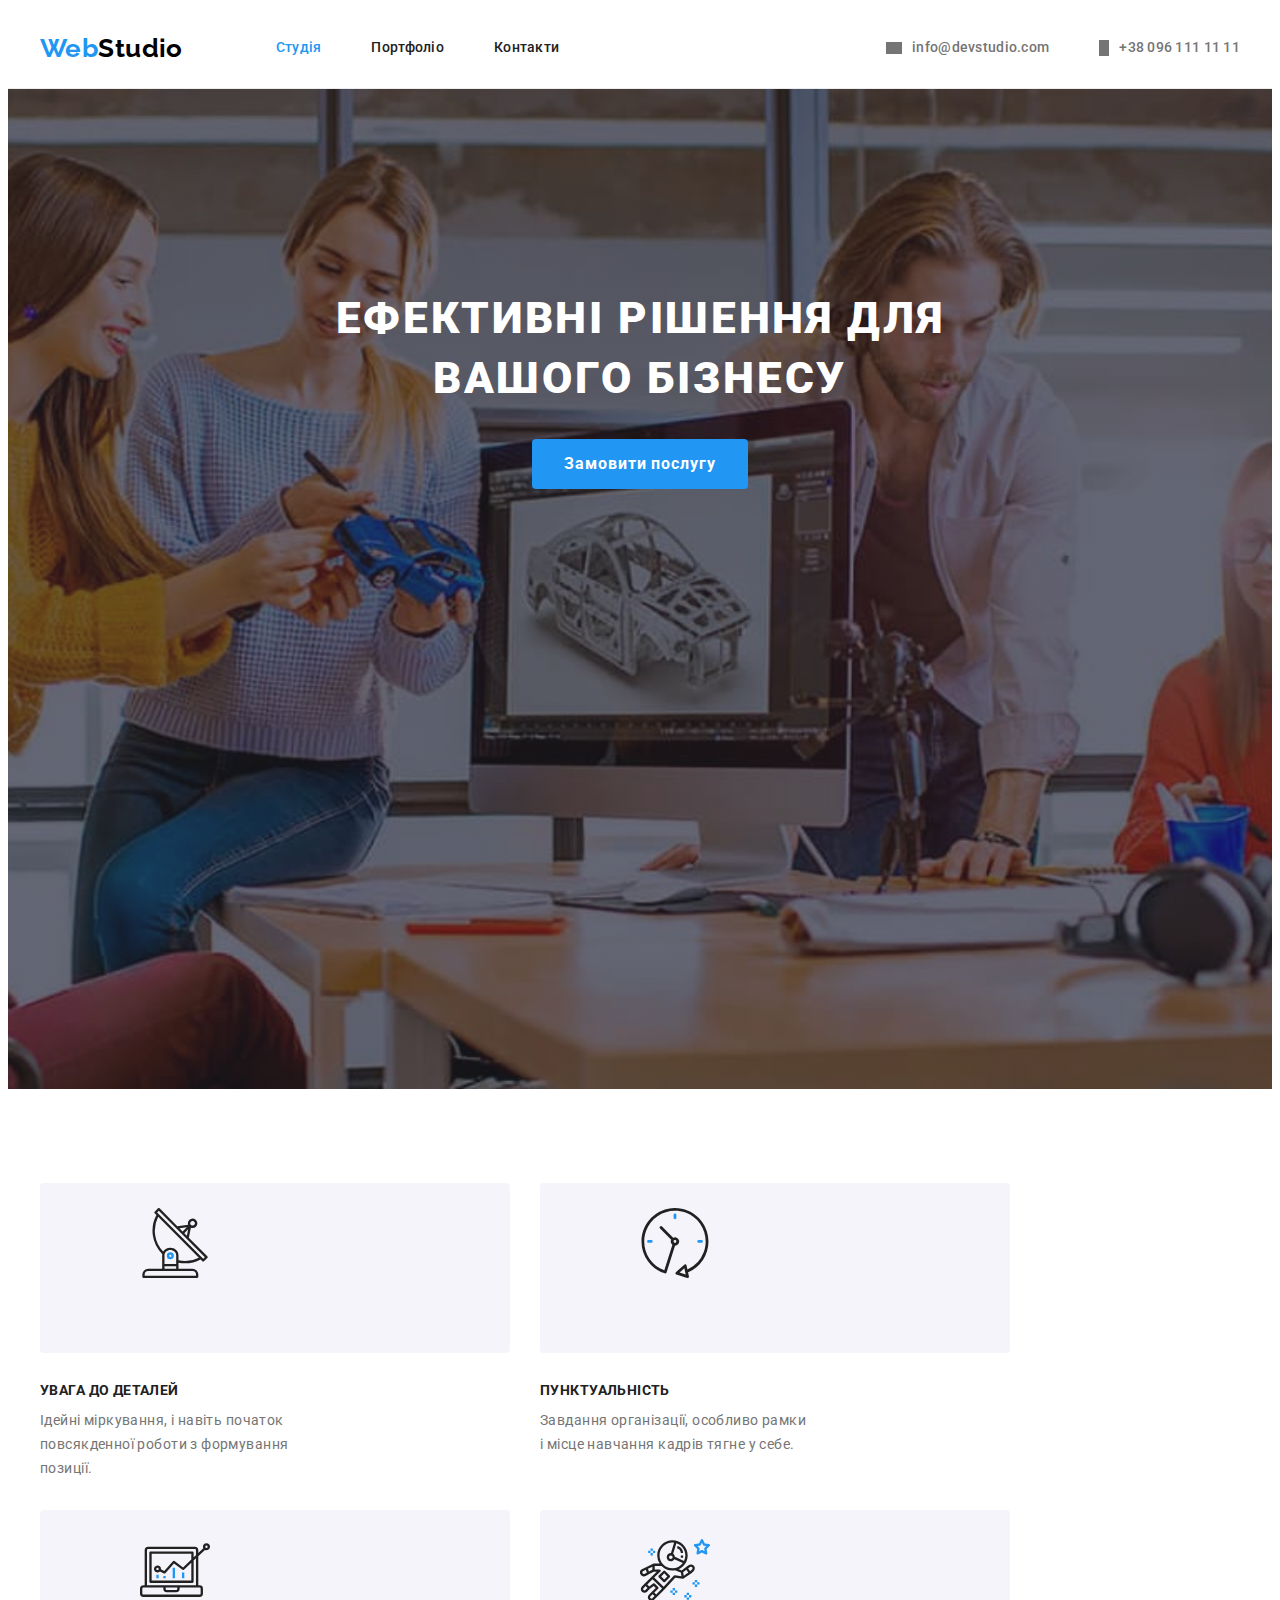
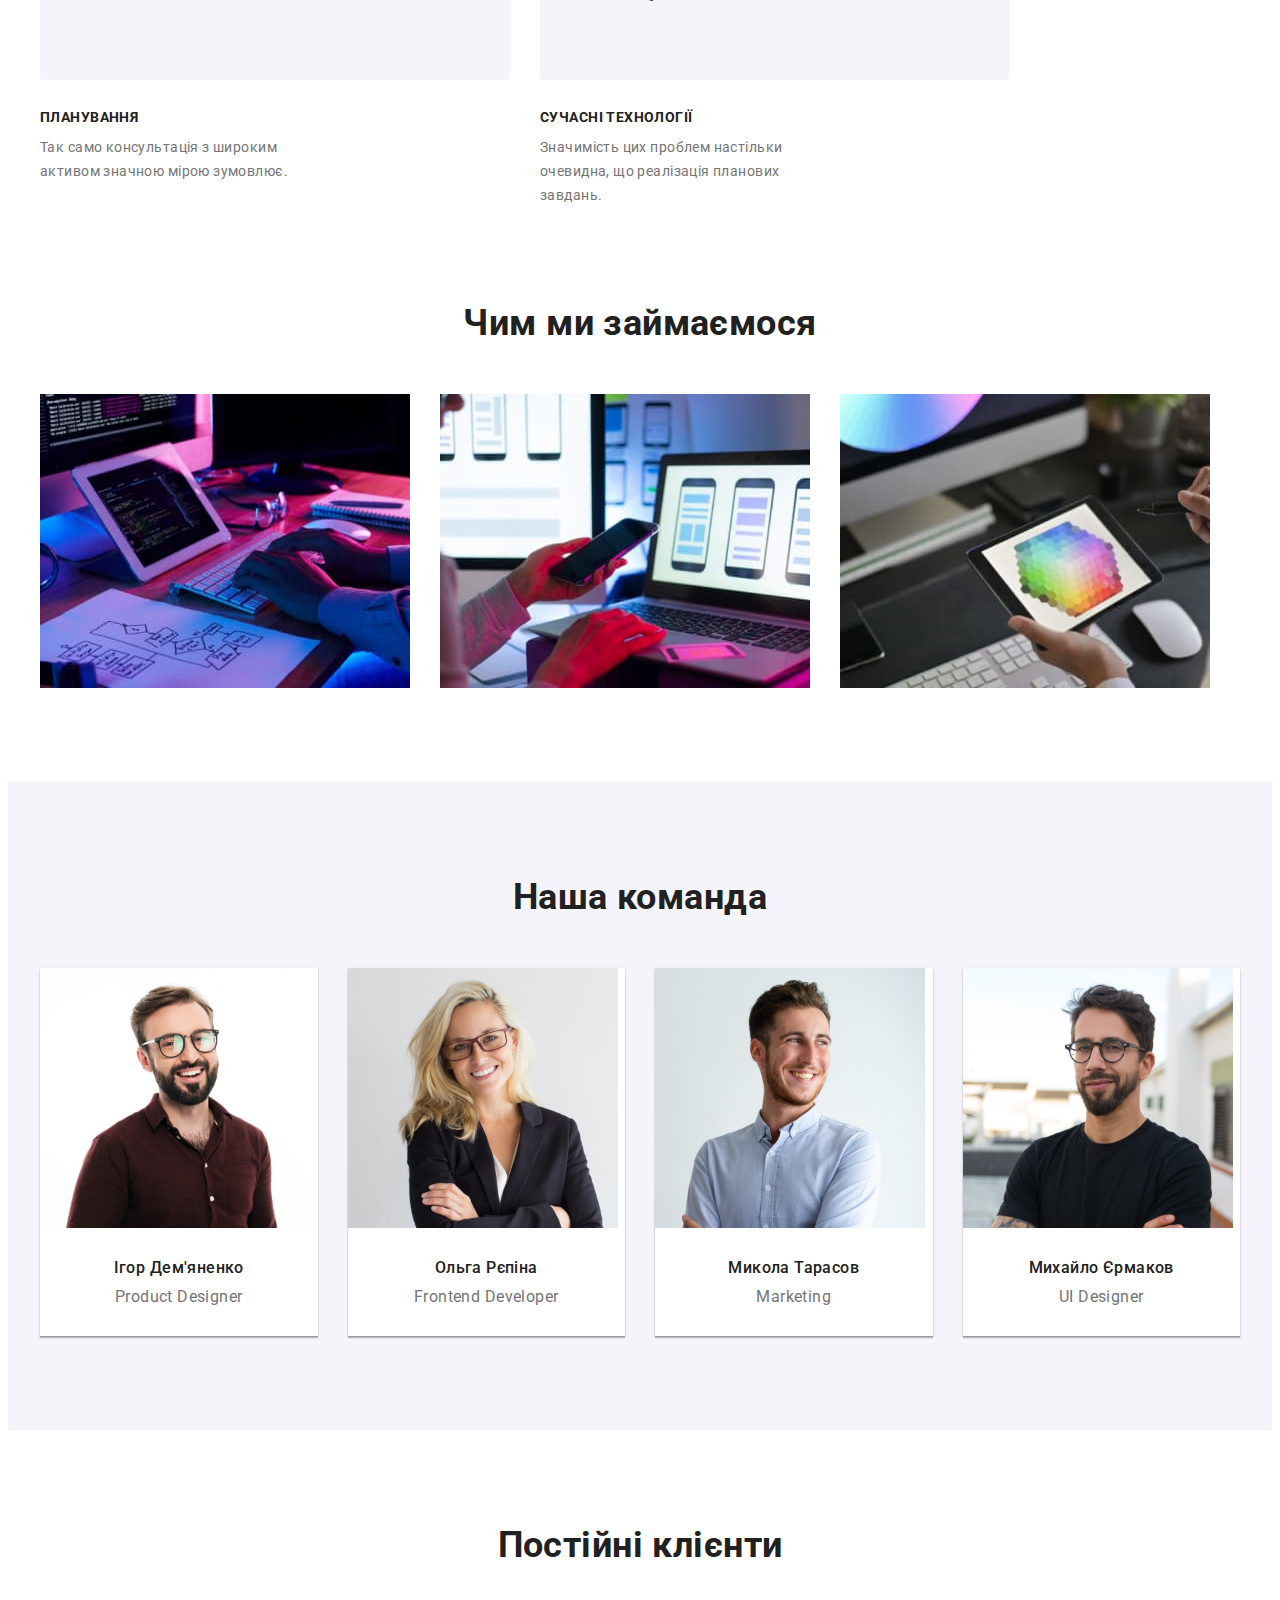
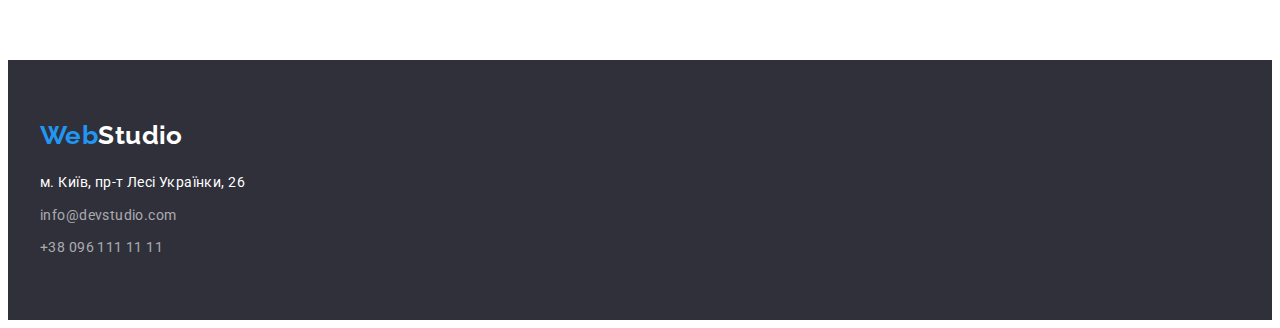
==== index.html @ a4f35062 "sprite" ====
<!DOCTYPE html>
<html lang="uk">
  <head>
    <meta charset="UTF-8" />
    <meta http-equiv="X-UA-Compatible" content="IE=edge" />
    <meta name="viewport" content="width=device-width, initial-scale=1.0" />
    <title lang="en">WebStudio</title>
    <link
      href="https://fonts.googleapis.com/css2?family=Raleway:wght@700&family=Roboto:wght@400;500;700;900&display=swap"
      rel="stylesheet"
    />
    <link
      rel="stylesheet"
      href="https://cdnjs.cloudflare.com/ajax/libs/modern-normalize/1.1.0/modern-normalize.min.css"
      integrity="sha512-wpPYUAdjBVSE4KJnH1VR1HeZfpl1ub8YT/NKx4PuQ5NmX2tKuGu6U/JRp5y+Y8XG2tV+wKQpNHVUX03MfMFn9Q=="
      crossorigin="anonymous"
      referrerpolicy="no-referrer"
    />
    <!-- <link rel="stylesheet" href="./css/modern-normalize.css"> -->
    <link rel="stylesheet" href="./css/styles.css" />
  </head>
  <body>
    <header class="header-page list">
      <div class="container header-container">
        <nav>
          <a class="logo link" href="./index.html" lang="en"
            >Web<span class="logo-black">Studio</span>
          </a>

          <ul class="nav-site list">
            <li class="nav-item">
              <a class="nav-link current link" href="./index.html">Студія</a>
            </li>
            <li class="nav-item">
              <a class="nav-link link" href="./portfolio.html">Портфоліо</a>
            </li>
            <li class="nav-item">
              <a class="nav-link link" href="">Контакти</a>
            </li>
          </ul>
        </nav>

        <ul class="header-contact list">
          <li class="contact-item">
            <div class="email"></div>
            <a class="header-contact link" href="mailto:info@devstudio.com" lang="en">
              info@devstudio.com
            </a>
          </li>
          <li class="contact-item">
            <div class="tel"></div>
            <a class="header-contact link" href="tel:+380961111111">+38 096 111 11 11</a>
          </li>
        </ul>
      </div>
    </header>
    <main>
      <!--Hero-->
      <section class="hero overlay">
        <h1 class="hero-title">Ефективні рішення для вашого бізнесу</h1>
        <button class="button" type="button">Замовити послугу</button>
      </section>
      <!--Advant-->
      <section class="adv section">
        <div class="container">
          <h2 class="visually-hidden">Переваги</h2>
          <ul class="adv-comp list">
            <li class="adv-item">
              <div class="adv-img">
                <svg width="70" height="70">
                  <use href="./img/icons.svg#antenna"></use>
                </svg>
              </div>
              <h3 class="adv-title">УВАГА ДО ДЕТАЛЕЙ</h3>
              <p class="adv-text">
                Ідейні міркування, і навіть початок повсякденної роботи з формування позиції.
              </p>
            </li>
            <li class="adv-item">
              <div class="adv-img">
                <svg width="70" height="70">
                  <use href="./img/icons.svg#clock"></use>
                </svg>
              </div>
              <h3 class="adv-title">ПУНКТУАЛЬНІСТЬ</h3>
              <p class="adv-text">
                Завдання організації, особливо рамки і місце навчання кадрів тягне у себе.
              </p>
            </li>
            <li class="adv-item">
              <div class="adv-img">
                <svg width="70" height="70">
                  <use href="./img/icons.svg#diagram"></use>
                </svg>
              </div>
              <h3 class="adv-title">ПЛАНУВАННЯ</h3>
              <p class="adv-text">
                Так само консультація з широким активом значною мірою зумовлює.
              </p>
            </li>
            <li class="adv-item">
              <div class="adv-img">
                <svg width="70" height="70">
                  <use href="./img/icons.svg#astronaut"></use>
                </svg>
              </div>
              <h3 class="adv-title">СУЧАСНІ ТЕХНОЛОГІЇ</h3>
              <p class="adv-text">
                Значимість цих проблем настільки очевидна, що реалізація планових завдань.
              </p>
            </li>
          </ul>
        </div>
      </section>
      <!--WORK-->
      <section class="work section">
        <div class="container">
          <h2 class="work-title">Чим ми займаємося</h2>
          <ul class="work-group list">
            <li>
              <img
                class="work-img"
                src="./img/task_1.jpg"
                alt="typing text"
                width="370"
                height="294"
              />
            </li>
            <li>
              <img
                class="work-img"
                src="./img/task_2.jpg"
                alt="checking product"
                width="370"
                height="294"
              />
            </li>
            <li>
              <img
                class="work-img"
                src="./img/task_3.jpg"
                alt="choosing product"
                width="370"
                height="294"
              />
            </li>
          </ul>
        </div>
      </section>
      <!--TEAM-->
      <section class="team section">
        <div class="container">
          <h2 class="team-title">Наша команда</h2>

          <ul class="team-comp list">
            <li class="team-item">
              <img
                class="team-img"
                src="./img/card_1.jpg"
                alt="Фото дизайнеру продукту"
                width="270"
                height="260"
              />
              <div class="team-group">
                <h3 class="team-name">Ігор Дем'яненко</h3>
                <p class="team-text" lang="en">Product Designer</p>
              </div>
            </li>

            <li class="team-item">
              <img
                class="team-img"
                src="./img/card_2.jpg"
                alt="Фото ФронтЕнд розробника"
                width="270"
                height="260"
              />
              <div class="team-group">
                <h3 class="team-name">Ольга Рєпіна</h3>
                <p class="team-text" lang="en">Frontend Developer</p>
              </div>
            </li>
            <li class="team-item">
              <img
                class="team-img"
                src="./img/card_3.jpg"
                alt="Фото маркетолога"
                width="270"
                height="260"
              />
              <div class="team-group">
                <h3 class="team-name">Микола Тарасов</h3>
                <p class="team-text" lang="en">Marketing</p>
              </div>
            </li>

            <li class="team-item">
              <img
                class="team-img"
                src="./img/card_4.jpg"
                alt="Фото дизейнера користувацького інтефейсу"
                width="270"
                height="260"
              />
              <div class="team-group">
                <h3 class="team-name">Михайло Єрмаков</h3>
                <p class="team-text" lang="en">UI Designer</p>
              </div>
            </li>
          </ul>
        </div>
      </section>
      <!-- Clients -->
      <section class="clients section">
        <div class="container">
          <h2 class="clients-title">Постійні клієнти</h2>
        </div>
      </section>
    </main>
    <footer class="footer-page">
      <div class="container">
        <a class="logo f link" href="./index.html" lang="en"
          >Web<span class="logo-white">Studio</span>
        </a>

        <address>
          <ul class="adress-comp list">
            <li class="adress-item">
              <a
                class="adress-city link"
                href="https://goo.gl/maps/JjhD47oRXVSocKC27"
                target="_blank"
                rel="noreferrer noopener"
              >
                м. Київ, пр-т Лесі Українки, 26
              </a>
            </li>
            <li class="adress-item">
              <a class="adress-contact link" href="mailto:info@devstudio.com" lang="en">
                info@devstudio.com
              </a>
            </li>
            <li class="adress-item">
              <a class="adress-contact link" href="tel:+380961111111">+38 096 111 11 11</a>
            </li>
          </ul>
        </address>
      </div>
    </footer>
  </body>
</html>
---- css/styles.css ----
.visually-hidden {
  position: absolute;
  width: 1px;
  height: 1px;
  margin: -1px;
  border: 0;
  padding: 0;
  white-space: nowrap;
  clip-path: inset(100%);
  clip: rect(0 0 0 0);
  overflow: hidden;
}
:root {
  --white: #ffffff;
  --blueactive: #188ce8;
  --blue: #2196f3;
  --black: #000000;
  --accentblack: #212121;
  --greytext: #757575;
  --greytext-footer: rgba(255, 255, 255, 0.6);

  /* BACKGROUND */
  --darkgrey: #2f303a;
  --teamback: #f5f4fa;
  --overlaybg: #c4c4c4;

  /* Gradient */
  --gradhero: rgba(47, 48, 58, 0.4);

  /* shadow */
  --shadow: rgba(0, 0, 0, 0.15);
  --teamshadow1: rgba(0, 0, 0, 0.12);
  --teamshadow2: rgba(0, 0, 0, 0.14);
  --teamshadow3: rgba(0, 0, 0, 0.2);
  --boxshadow1: rgba(0, 0, 0, 0.1);
  --boxshadow2: rgba(0, 0, 0, 0.08);
  --boxshadow3: rgba(0, 0, 0, 0.12);

  /* lines */
  --portfborder: #eeeeee;
  --hederline: #ececec;

  /* btn radius */
  --btnradius: 4px;

  /* flex */
  --items: 3;
  --itemsteam: 4;
  --itemsadv: 4;
  --indent: 30px;
}

/*RESET*/
h1,
h2,
h3,
h4,
h5,
h6,
p {
  margin: 0;
}
/* отсутствие отступов после картнок */
img {
  display: block;
  max-width: 100%;
  height: auto;
}
/* сброс настроек списка */
.list {
  list-style: none;
  margin: 0;
  padding: 0;
}
/* сброс настроек ссылок */
.link {
  text-decoration: none;
  color: currentColor;
}

/* ************************************** */
body {
  background-color: var(--white);
  color: var(--greytext);
  font-family: 'Roboto', sans-serif;
  letter-spacing: 0.03em;
  font-size: 14px;
  line-height: 1.7;
  font-weight: 400;
}
.section {
  padding-top: 94px;
  padding-bottom: 94px;

  /* outline: 1px solid blue;
  outline-offset: -1px; */
}
.container {
  width: 1200px;
  padding-left: 15px;
  padding-right: 15px;
  margin: 0 auto;

  /* outline: 1px solid tomato;
  outline-offset: -1px; */
}

/*HEADER*/
.header-page {
  border-bottom: 1px solid var(--hederline);
}
.header-container {
  display: flex;
  align-items: center;
}

.logo {
  color: var(--blue);
  font-family: 'Raleway', sans-serif;
  font-weight: 700;
  font-size: 26px;
  line-height: 1.19;

  margin-right: 93px;

  /* background-color: greenyellow; */
}
.logo-black {
  color: var(--black);
}
.logo-white {
  color: var(--white);
}
nav {
  display: flex;
  margin-right: auto;
  align-items: center;
}
.nav-site {
  display: flex;
  align-items: center;
  gap: 50px;
}

.nav-link {
  display: block;
  padding-top: 32px;
  padding-bottom: 32px;

  color: var(--accentblack);
  font-weight: 500;
  line-height: 1.14;
  letter-spacing: 0.02em;
  /* background-color: greenyellow; */
}
.nav-link:hover,
.nav-link:focus,
.nav-link.current {
  color: var(--blue);
}

.contact-item {
  display: flex;
  align-items: center;
  gap: 10px;
}
.header-contact {
  color: var(--greytext);
  font-weight: 500;
  line-height: 1.14;
  letter-spacing: 0.02em;

  display: flex;
  gap: 50px;
  /* background-color: greenyellow; */
}
.header-contact:hover,
.header-contact:focus {
  color: var(--blue);
}
.email::before {
  display: block;

  content: '';
  width: 16px;
  height: 12px;
  background-image: url(../img/advant/antenna\ 1.png);
  background-size: contain;
  background-repeat: no-repeat;
  background-position: center;
  background-color: var(--greytext);
}
.tel::before {
  display: block;

  content: '';
  width: 10px;
  height: 16px;
  background-image: url(../img/advant/antenna\ 1.png);
  background-size: contain;
  background-repeat: no-repeat;
  background-position: center;
  background-color: var(--greytext);
}

/* MAIN */
.hero {
  padding-top: 200px;
  padding-bottom: 200px;

  background-color: var(--darkgrey);
  text-align: center;
}
.overlay {
  max-width: 1600px;
  height: 600px;
  margin-left: auto;
  margin-right: auto;
  background-color: var(--overlaybg);
  background-image: linear-gradient(to right, var(--gradhero), var(--gradhero)),
    url('../img/hero.jpg');
  /* background-image: url('../img/hero.jpg'); */

  background-repeat: no-repeat;
  background-position: center;
  background-size: cover;
}
.hero-title {
  color: var(--white);
  font-weight: 900;
  font-size: 44px;
  line-height: 1.36;
  letter-spacing: 0.06em;
  text-transform: uppercase;

  margin-bottom: 30px;
  margin-left: auto;
  margin-right: auto;

  width: 696px;
  min-height: 120px;
}
.button {
  font-family: inherit;

  display: inline-block;
  min-width: 216px;
  min-height: 50px;
  padding: 10px 32px; /*32-2*2 ширина бордера*/

  background-color: var(--blue);
  color: var(--white);

  cursor: pointer;

  font-weight: 700;
  font-size: 16px;
  line-height: calc(30 / 16);

  letter-spacing: 0.06em;

  border-radius: var(--btnradius);
  border: none;
}
.button:hover,
.button:focus {
  font-family: inherit;
  background-color: var(--blueactive);
  box-shadow: 0px 4px 4px var(--shadow);
}
/* Advant */
.adv {
  padding-bottom: 0;
}
.adv-comp {
  display: flex;
  flex-wrap: wrap;
  gap: var(--indent);
}
.adv-item {
  flex-basis: calc((100% - var(--indent) * (var(--itemsadv) - 1)) / var(--itemsadv));
}
/* 
.icon-antenna::before {
  background-image: url(../img/advant/clock\ 1.png);
}
.icon-clock::before {
  background-image: url();
}
.icon-diagram::before {
  background-image: url();
}
.icon-astron::before {
  background-image: url();
}
.adv-img::before {
  display: block;

  content: '';
  width: 70px;
  height: 70px;
} */
.adv-img {
  width: 270px;
  height: 120px;
  background-color: var(--teamback);
  border-radius: var(--btnradius);

  padding: 25px 100px;

  margin-bottom: 30px;
}

.adv-title {
  color: var(--accentblack);
  font-weight: 700;

  font-size: 14px;
  line-height: 1.14;
  text-transform: uppercase;

  margin-bottom: 10px;
}
.adv-text {
  width: 270px;
}

/* WORK */
.work-group {
  display: flex;
  flex-wrap: wrap;
  gap: var(--indent);
}
.work-img {
  flex-basis: calc((100% - var(--indent) * (var(--itemsteam) - 1)) / var(--itemsteam));
}

.work-title,
.team-title {
  color: var(--accentblack);
  font-weight: 700;
  font-size: 36px;
  line-height: 1.17;
  text-align: center;

  margin-bottom: 50px;
}
/* TEAM */
.team {
  background-color: var(--teamback);
}
.team-comp {
  display: flex;
  flex-wrap: wrap;
  gap: var(--indent);
}

.team-item {
  background-color: var(--white);
  box-shadow: 0px 1px 3px var(--teamshadow1), 0px 1px 1px var(--teamshadow2),
    0px 2px 1px var(--teamshadow3);

  text-align: center;

  flex-basis: calc((100% - var(--indent) * (var(--itemsteam) - 1)) / var(--itemsteam));
}

.team-group {
  padding-top: 30px;
  padding-bottom: 30px;
}
.team-name {
  font-weight: 500;
  font-size: 16px;
  line-height: 1.19;

  color: var(--accentblack);
  margin-bottom: 10px;
}
.team-text {
  font-size: 16px;
  line-height: 1.19;
}
/* Clients */
.clients-title {
  font-weight: 700;
  font-size: 36px;
  line-height: calc(42 / 36);
  text-align: center;

  color: var(--accentblack);
}
/* FOOTER */
.footer-page {
  background-color: var(--darkgrey);
  padding: 60px 0;
}
.f {
  margin-bottom: 20px;
  margin-right: 0;

  /* background-color: greenyellow; */
  display: block;
}
.adress-item:not(:last-child) {
  margin-bottom: 9px;
}
.adress-city {
  text-decoration: none;
  color: var(--white);
  font-style: normal;

  /* background-color: greenyellow; */
  display: block;
}
.adress-contact {
  text-decoration: none;
  color: var(--greytext-footer);
  font-style: normal;

  /* background-color: greenyellow; */
  display: block;
}

.adress-city:hover,
.adress-city:focus,
.adress-contact:hover,
.adress-contact:focus {
  color: var(--blueactive);
}

/* //////////////////////////// */
/* PORTFOLIO */

.filter {
  margin-bottom: 34px;
  display: flex;
  gap: 8px;
  align-items: center;
  justify-content: center;
}

.filter-button {
  font-family: inherit;
  font-weight: 500;
  font-size: 16px;
  line-height: calc(26 / 16);
  text-align: center;
  color: var(--accentblack);
  background-color: var(--teamback);

  cursor: pointer;

  min-width: 73px;
  height: 38px;
  padding: 6px 22px;

  border-radius: var(--btnradius);
  border-color: transparent;
}
.filter-button:hover,
.filter-button:focus {
  color: var(--white);
  background: var(--blue);
  box-shadow: 0px 3px 1px var(--boxshadow1), 0px 1px 2px var(--boxshadow2),
    0px 2px 2px var(--boxshadow3);
}
.portf-cont {
  display: flex;
  flex-wrap: wrap;
  gap: var(--indent);
}
.portf-progect {
  flex-basis: calc((100% - var(--indent) * (var(--items) - 1)) / var(--items));
}

.portf-group {
  padding: 20px 24px;

  border: 1px solid var(--portfborder);
  border-top: none;
}
.portf-name {
  font-weight: 700;
  font-size: 18px;
  line-height: 2;
  letter-spacing: 0.06em;
  color: var(--accentblack);

  margin-bottom: 4px;
}
.portf-text {
  font-size: 16px;
  line-height: 1.9;
}
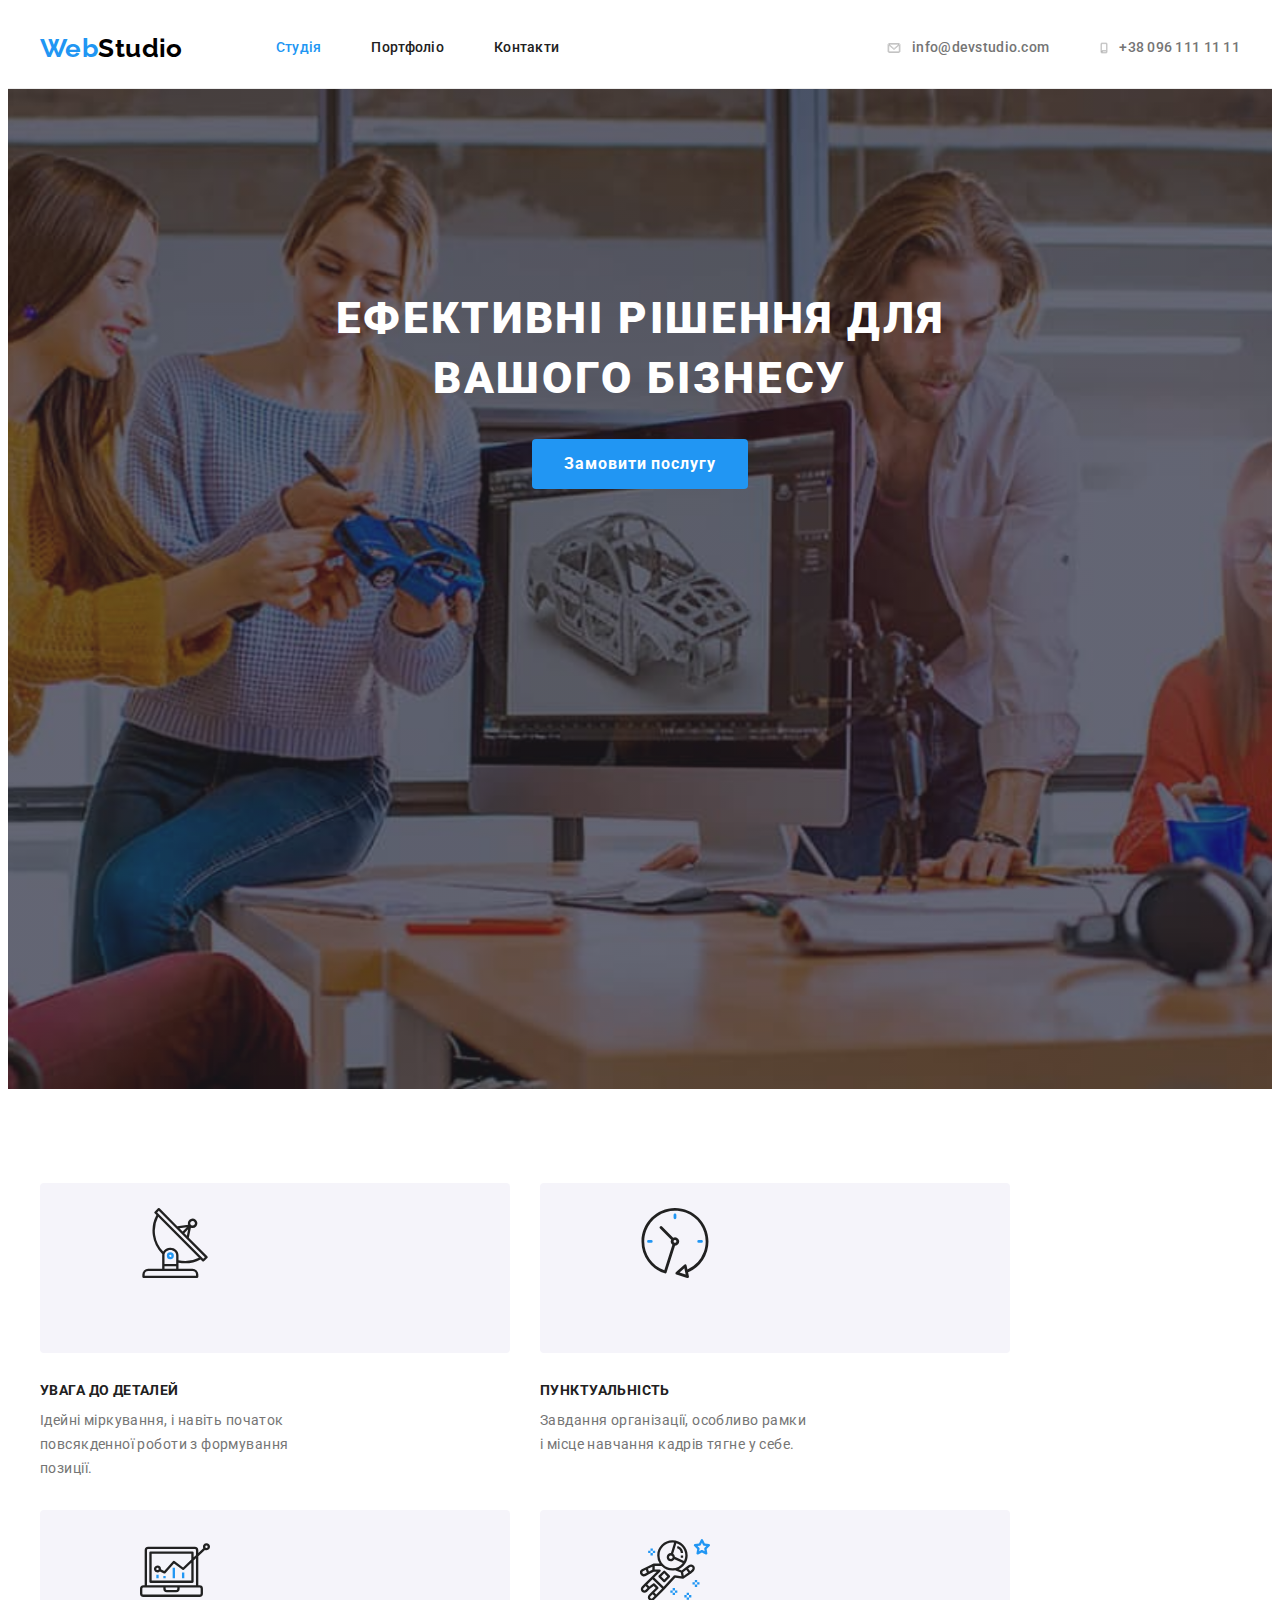
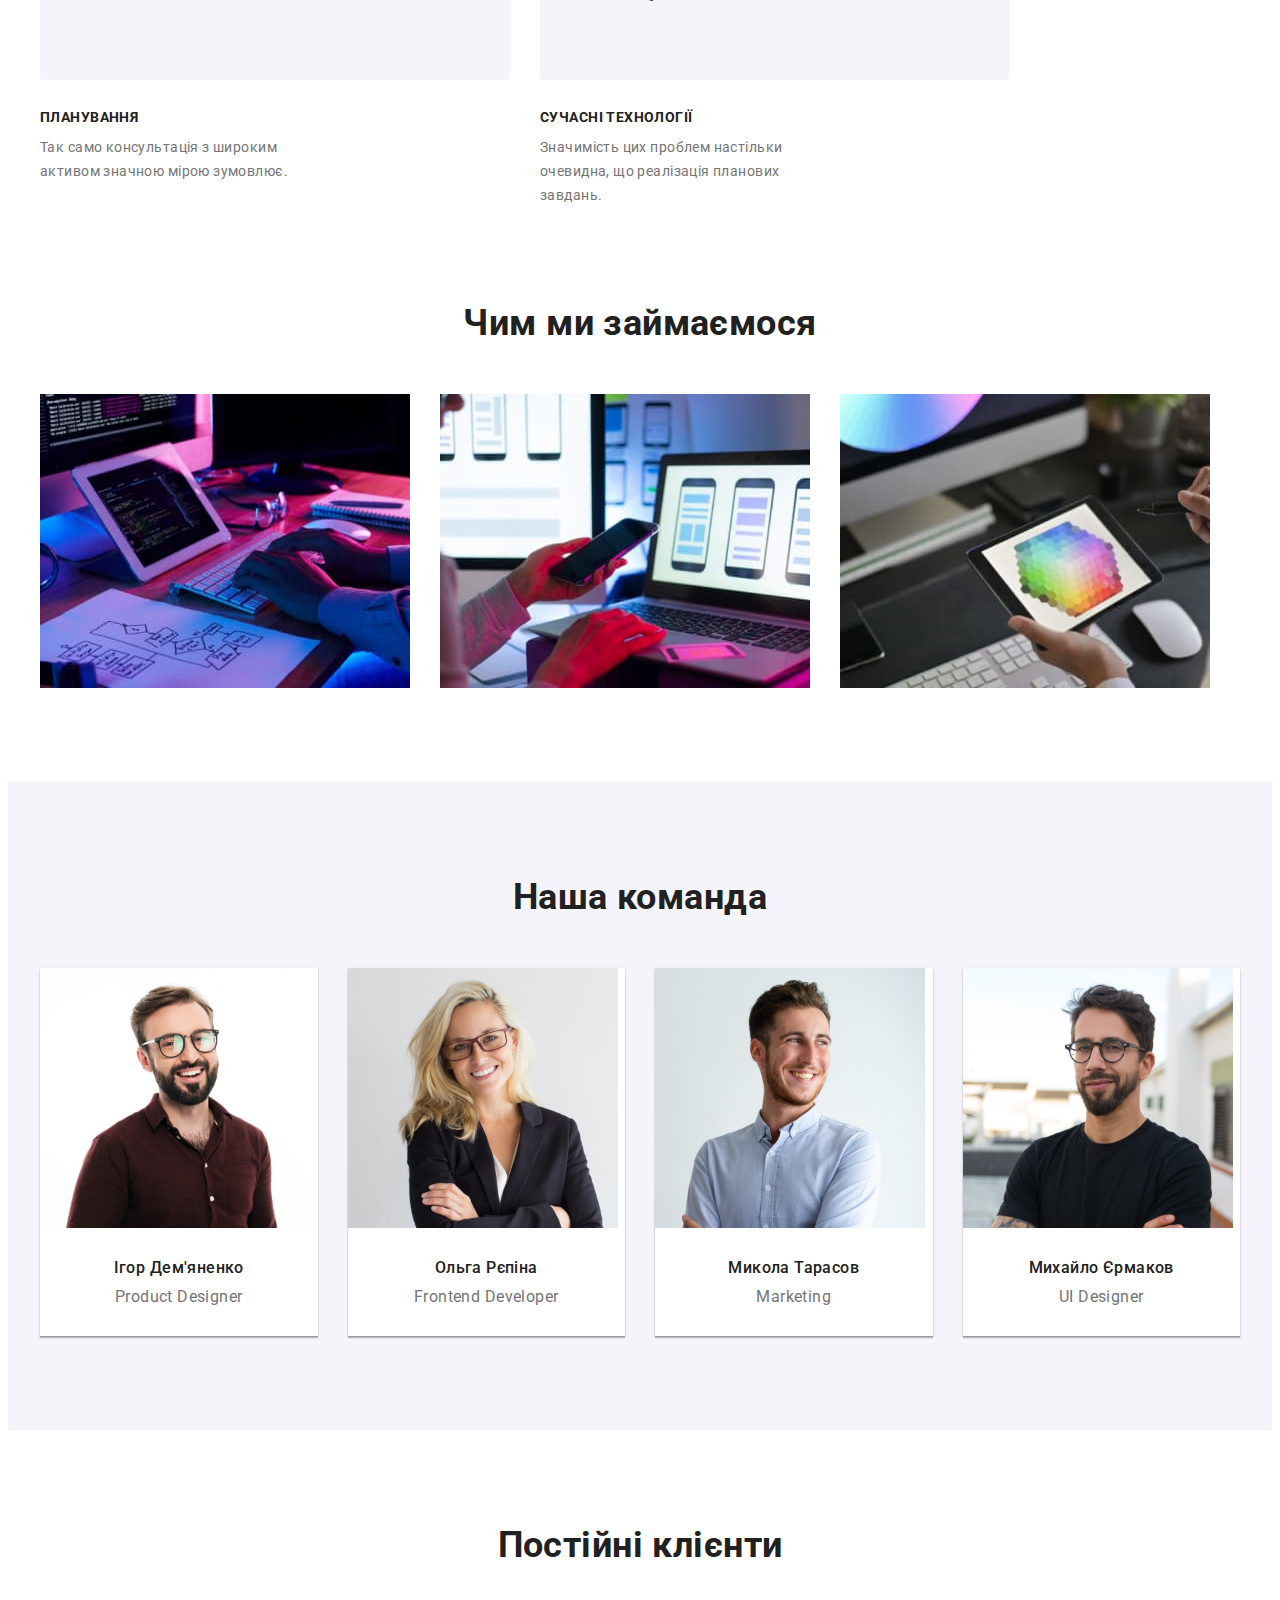
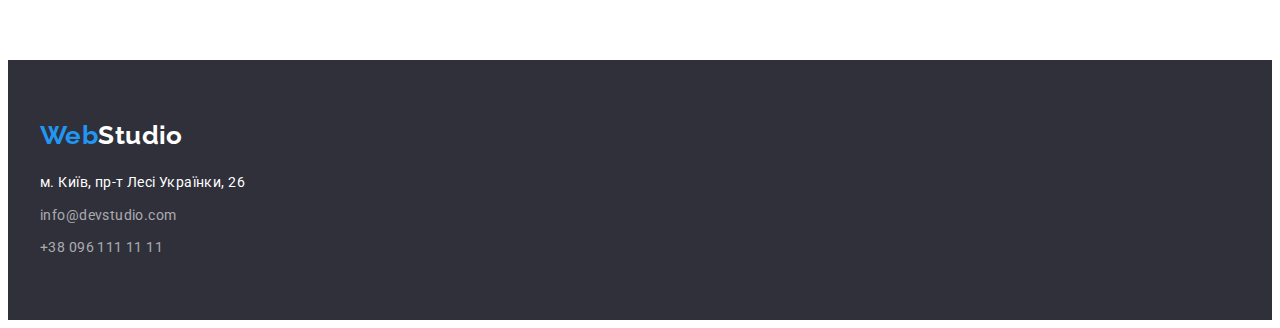
==== commit 938fcdca: "icon header" ====
--- a/index.html
+++ b/index.html
@@ -42,14 +42,20 @@
 
         <ul class="header-contact list">
           <li class="contact-item">
-            <div class="email"></div>
-            <a class="header-contact link" href="mailto:info@devstudio.com" lang="en">
+            <a class="header-link link" href="mailto:info@devstudio.com" lang="en">
+              <svg class="cont-svg" width="16" height="12">
+                <use href="./img/icons.svg#envelope"></use>
+              </svg>
               info@devstudio.com
             </a>
           </li>
           <li class="contact-item">
-            <div class="tel"></div>
-            <a class="header-contact link" href="tel:+380961111111">+38 096 111 11 11</a>
+            <a class="header-link link" href="tel:+380961111111">
+              <svg class="cont-svg" width="10" height="16">
+                <use href="./img/icons.svg#phone"></use>
+              </svg>
+              +38 096 111 11 11
+            </a>
           </li>
         </ul>
       </div>
--- a/css/styles.css
+++ b/css/styles.css
@@ -159,11 +159,6 @@
   color: var(--blue);
 }
 
-.contact-item {
-  display: flex;
-  align-items: center;
-  gap: 10px;
-}
 .header-contact {
   color: var(--greytext);
   font-weight: 500;
@@ -174,11 +169,22 @@
   gap: 50px;
   /* background-color: greenyellow; */
 }
+.header-link {
+  display: flex;
+  align-items: center;
+  gap: 10px;
+}
+.cont-svg {
+  fill: none;
+  stroke: var(--greytext);
+}
+
 .header-contact:hover,
 .header-contact:focus {
   color: var(--blue);
 }
-.email::before {
+
+/* .email::before {
   display: block;
 
   content: '';
@@ -201,7 +207,7 @@
   background-repeat: no-repeat;
   background-position: center;
   background-color: var(--greytext);
-}
+} */
 
 /* MAIN */
 .hero {
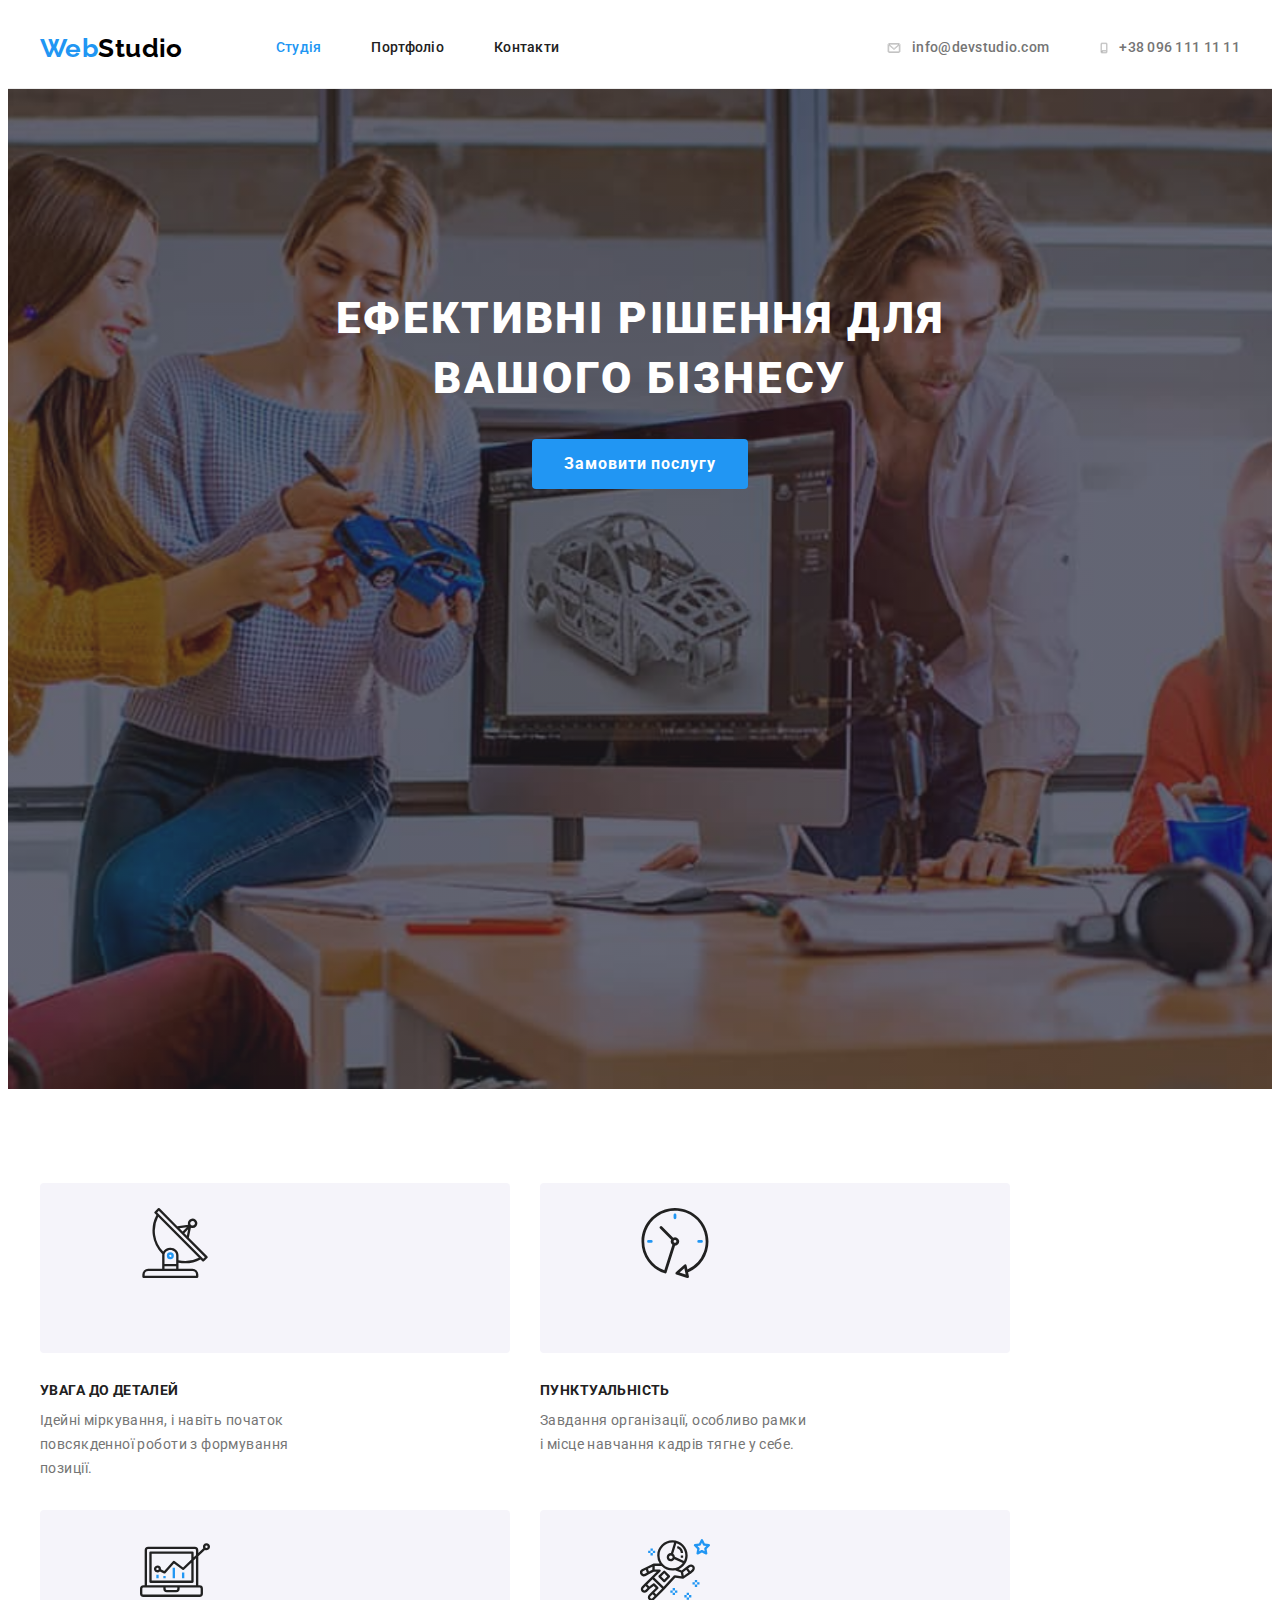
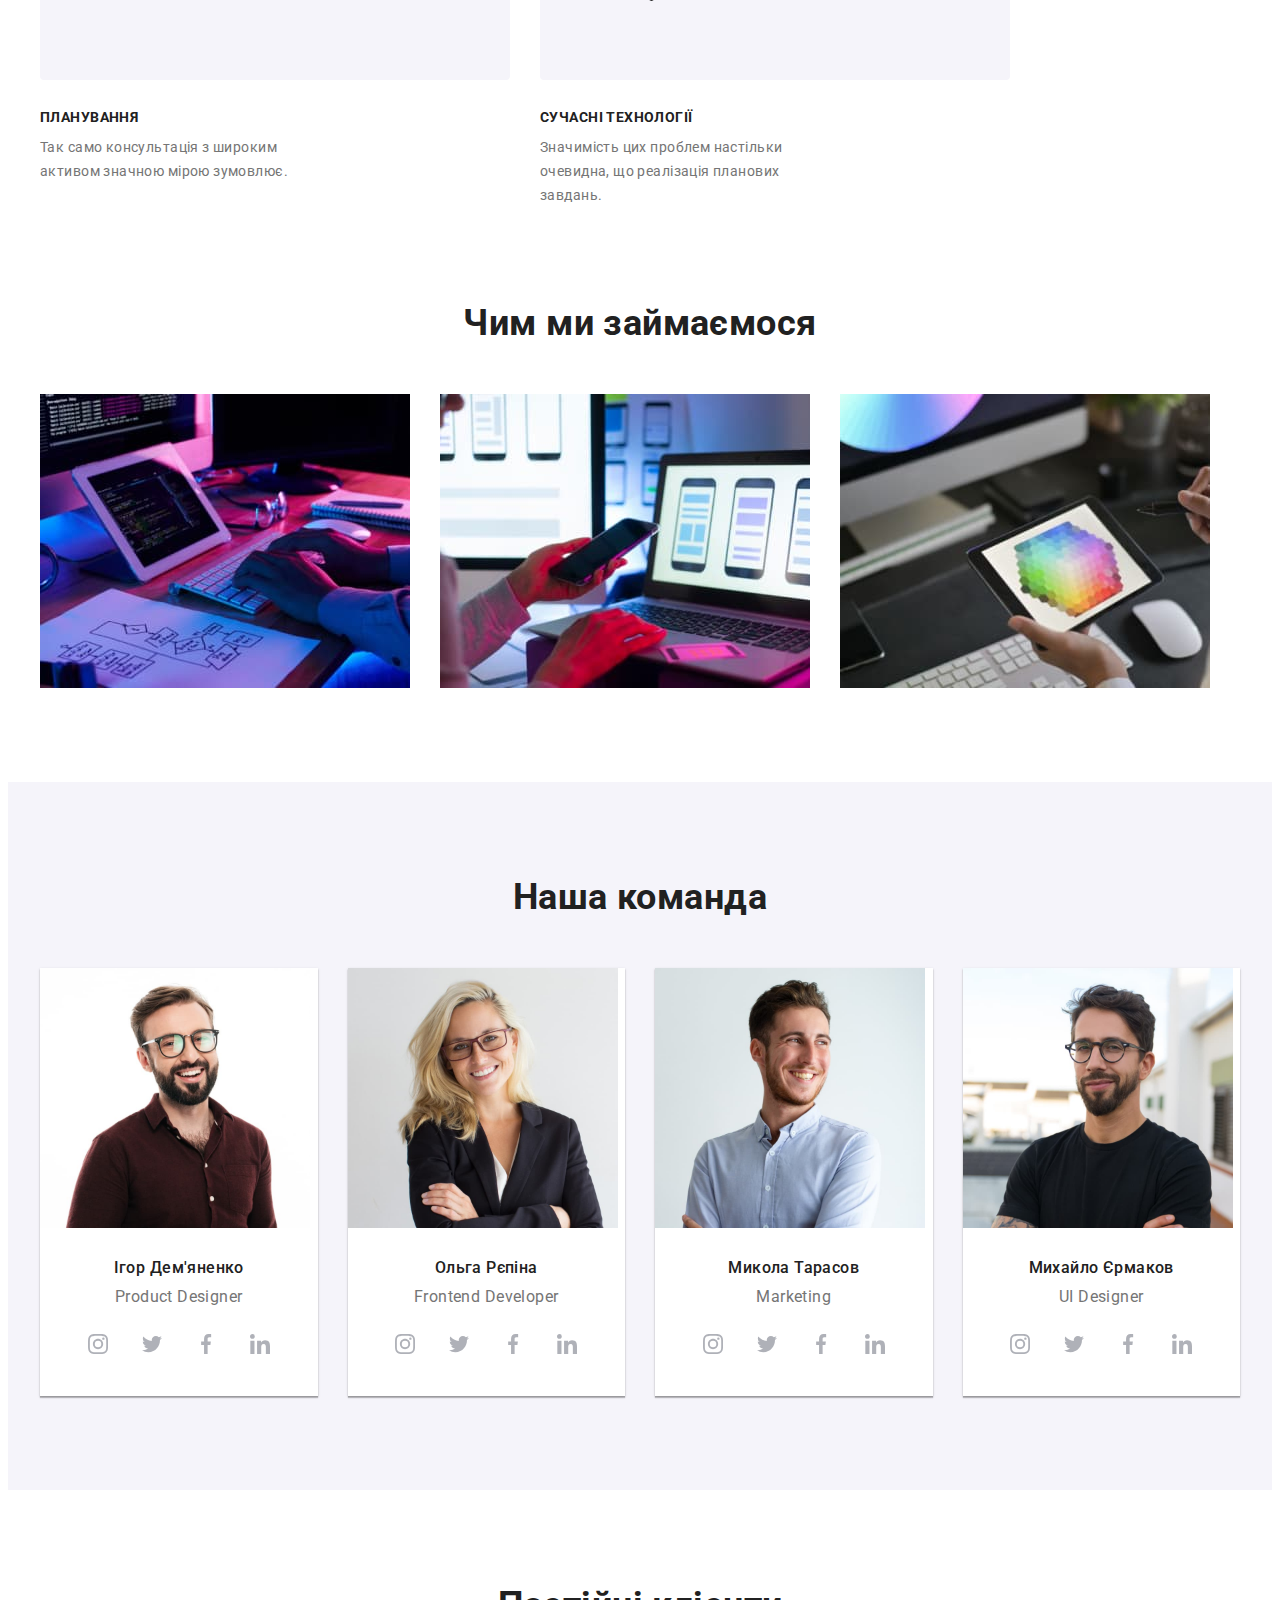
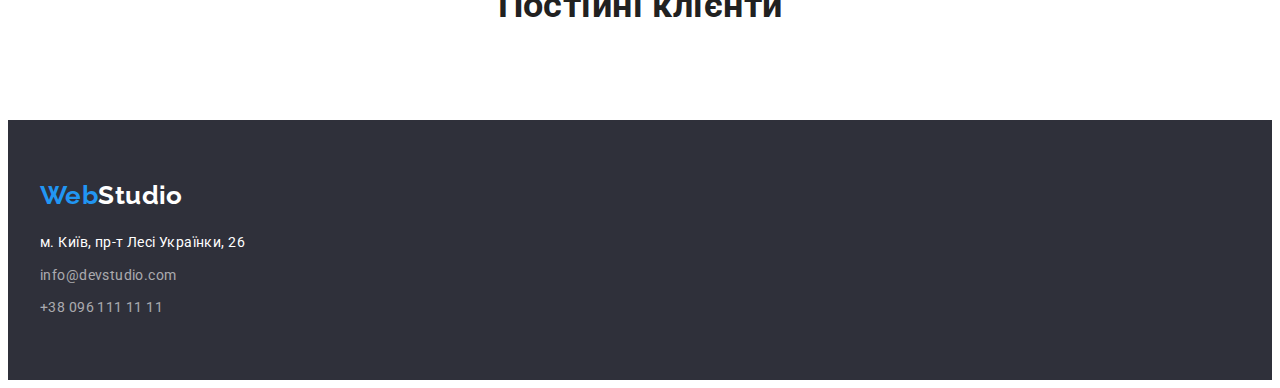
==== commit a47ffb65: "team" ====
--- a/index.html
+++ b/index.html
@@ -170,6 +170,60 @@
               <div class="team-group">
                 <h3 class="team-name">Ігор Дем'яненко</h3>
                 <p class="team-text" lang="en">Product Designer</p>
+                <ul class="social list">
+                  <li class="social-item">
+                    <a
+                      class="social-link"
+                      href="https://www.instagram.com/"
+                      target="_blank"
+                      rel="noopener noreferrer"
+                      aria-label="Інстаграм"
+                    >
+                      <svg class="social-icon" width="20" height="20">
+                        <use href="./img/icons.svg#instagram"></use>
+                      </svg>
+                    </a>
+                  </li>
+                  <li class="social-item">
+                    <a
+                      class="social-link"
+                      href="https://twitter.com/"
+                      target="_blank"
+                      rel="noopener noreferrer"
+                      aria-label="Твіттер"
+                    >
+                      <svg class="social-icon" width="20" height="20">
+                        <use href="./img/icons.svg#twitter"></use>
+                      </svg>
+                    </a>
+                  </li>
+                  <li class="social-item">
+                    <a
+                      class="social-link"
+                      href="https://www.facebook.com/"
+                      target="_blank"
+                      rel="noopener noreferrer"
+                      aria-label="Фейсбук"
+                    >
+                      <svg class="social-icon" width="20" height="20">
+                        <use href="./img/icons.svg#facebook"></use>
+                      </svg>
+                    </a>
+                  </li>
+                  <li class="social-item">
+                    <a
+                      class="social-link"
+                      href="https://ua.linkedin.com/"
+                      target="_blank"
+                      rel="noopener noreferrer"
+                      aria-label="Лінкедин"
+                    >
+                      <svg class="social-icon" width="20" height="20">
+                        <use href="./img/icons.svg#linkedin"></use>
+                      </svg>
+                    </a>
+                  </li>
+                </ul>
               </div>
             </li>
 
@@ -184,6 +238,60 @@
               <div class="team-group">
                 <h3 class="team-name">Ольга Рєпіна</h3>
                 <p class="team-text" lang="en">Frontend Developer</p>
+                <ul class="social list">
+                  <li class="social-item">
+                    <a
+                      class="social-link"
+                      href="https://www.instagram.com/"
+                      target="_blank"
+                      rel="noopener noreferrer"
+                      aria-label="Інстаграм"
+                    >
+                      <svg class="social-icon" width="20" height="20">
+                        <use href="./img/icons.svg#instagram"></use>
+                      </svg>
+                    </a>
+                  </li>
+                  <li class="social-item">
+                    <a
+                      class="social-link"
+                      href="https://twitter.com/"
+                      target="_blank"
+                      rel="noopener noreferrer"
+                      aria-label="Твіттер"
+                    >
+                      <svg class="social-icon" width="20" height="20">
+                        <use href="./img/icons.svg#twitter"></use>
+                      </svg>
+                    </a>
+                  </li>
+                  <li class="social-item">
+                    <a
+                      class="social-link"
+                      href="https://www.facebook.com/"
+                      target="_blank"
+                      rel="noopener noreferrer"
+                      aria-label="Фейсбук"
+                    >
+                      <svg class="social-icon" width="20" height="20">
+                        <use href="./img/icons.svg#facebook"></use>
+                      </svg>
+                    </a>
+                  </li>
+                  <li class="social-item">
+                    <a
+                      class="social-link"
+                      href="https://ua.linkedin.com/"
+                      target="_blank"
+                      rel="noopener noreferrer"
+                      aria-label="Лінкедин"
+                    >
+                      <svg class="social-icon" width="20" height="20">
+                        <use href="./img/icons.svg#linkedin"></use>
+                      </svg>
+                    </a>
+                  </li>
+                </ul>
               </div>
             </li>
             <li class="team-item">
@@ -197,6 +305,60 @@
               <div class="team-group">
                 <h3 class="team-name">Микола Тарасов</h3>
                 <p class="team-text" lang="en">Marketing</p>
+                <ul class="social list">
+                  <li class="social-item">
+                    <a
+                      class="social-link"
+                      href="https://www.instagram.com/"
+                      target="_blank"
+                      rel="noopener noreferrer"
+                      aria-label="Інстаграм"
+                    >
+                      <svg class="social-icon" width="20" height="20">
+                        <use href="./img/icons.svg#instagram"></use>
+                      </svg>
+                    </a>
+                  </li>
+                  <li class="social-item">
+                    <a
+                      class="social-link"
+                      href="https://twitter.com/"
+                      target="_blank"
+                      rel="noopener noreferrer"
+                      aria-label="Твіттер"
+                    >
+                      <svg class="social-icon" width="20" height="20">
+                        <use href="./img/icons.svg#twitter"></use>
+                      </svg>
+                    </a>
+                  </li>
+                  <li class="social-item">
+                    <a
+                      class="social-link"
+                      href="https://www.facebook.com/"
+                      target="_blank"
+                      rel="noopener noreferrer"
+                      aria-label="Фейсбук"
+                    >
+                      <svg class="social-icon" width="20" height="20">
+                        <use href="./img/icons.svg#facebook"></use>
+                      </svg>
+                    </a>
+                  </li>
+                  <li class="social-item">
+                    <a
+                      class="social-link"
+                      href="https://ua.linkedin.com/"
+                      target="_blank"
+                      rel="noopener noreferrer"
+                      aria-label="Лінкедин"
+                    >
+                      <svg class="social-icon" width="20" height="20">
+                        <use href="./img/icons.svg#linkedin"></use>
+                      </svg>
+                    </a>
+                  </li>
+                </ul>
               </div>
             </li>
 
@@ -211,6 +373,60 @@
               <div class="team-group">
                 <h3 class="team-name">Михайло Єрмаков</h3>
                 <p class="team-text" lang="en">UI Designer</p>
+                <ul class="social list">
+                  <li class="social-item">
+                    <a
+                      class="social-link"
+                      href="https://www.instagram.com/"
+                      target="_blank"
+                      rel="noopener noreferrer"
+                      aria-label="Інстаграм"
+                    >
+                      <svg class="social-icon" width="20" height="20">
+                        <use href="./img/icons.svg#instagram"></use>
+                      </svg>
+                    </a>
+                  </li>
+                  <li class="social-item">
+                    <a
+                      class="social-link"
+                      href="https://twitter.com/"
+                      target="_blank"
+                      rel="noopener noreferrer"
+                      aria-label="Твіттер"
+                    >
+                      <svg class="social-icon" width="20" height="20">
+                        <use href="./img/icons.svg#twitter"></use>
+                      </svg>
+                    </a>
+                  </li>
+                  <li class="social-item">
+                    <a
+                      class="social-link"
+                      href="https://www.facebook.com/"
+                      target="_blank"
+                      rel="noopener noreferrer"
+                      aria-label="Фейсбук"
+                    >
+                      <svg class="social-icon" width="20" height="20">
+                        <use href="./img/icons.svg#facebook"></use>
+                      </svg>
+                    </a>
+                  </li>
+                  <li class="social-item">
+                    <a
+                      class="social-link"
+                      href="https://ua.linkedin.com/"
+                      target="_blank"
+                      rel="noopener noreferrer"
+                      aria-label="Лінкедин"
+                    >
+                      <svg class="social-icon" width="20" height="20">
+                        <use href="./img/icons.svg#linkedin"></use>
+                      </svg>
+                    </a>
+                  </li>
+                </ul>
               </div>
             </li>
           </ul>
--- a/css/styles.css
+++ b/css/styles.css
@@ -23,7 +23,8 @@
   --darkgrey: #2f303a;
   --teamback: #f5f4fa;
   --overlaybg: #c4c4c4;
-
+  /* Icons */
+  --iconcolor: #afb1b8;
   /* Gradient */
   --gradhero: rgba(47, 48, 58, 0.4);
 
@@ -178,11 +179,15 @@
   fill: none;
   stroke: var(--greytext);
 }
-
 .header-contact:hover,
 .header-contact:focus {
   color: var(--blue);
-}
+  stroke: var(--blue);
+}
+/* .header-contact:hover,
+.header-contact:focus {
+  color: var(--blue);
+} */
 
 /* .email::before {
   display: block;
@@ -372,8 +377,7 @@
 }
 
 .team-group {
-  padding-top: 30px;
-  padding-bottom: 30px;
+  padding: 30px 32px;
 }
 .team-name {
   font-weight: 500;
@@ -386,7 +390,35 @@
 .team-text {
   font-size: 16px;
   line-height: 1.19;
-}
+  margin-bottom: 16px;
+}
+/* social-icons */
+.social {
+  display: flex;
+  justify-content: center;
+  gap: 10px;
+}
+.social-link {
+  display: flex;
+  align-items: center;
+  justify-content: center;
+
+  width: 44px;
+  height: 44px;
+
+  color: var(--iconcolor);
+  background-color: var(--white);
+  border-radius: 50%;
+}
+.social-link:hover,
+.social-link:focus {
+  background-color: var(--blue);
+  color: var(--white);
+}
+.social-icon {
+  fill: currentColor;
+}
+
 /* Clients */
 .clients-title {
   font-weight: 700;
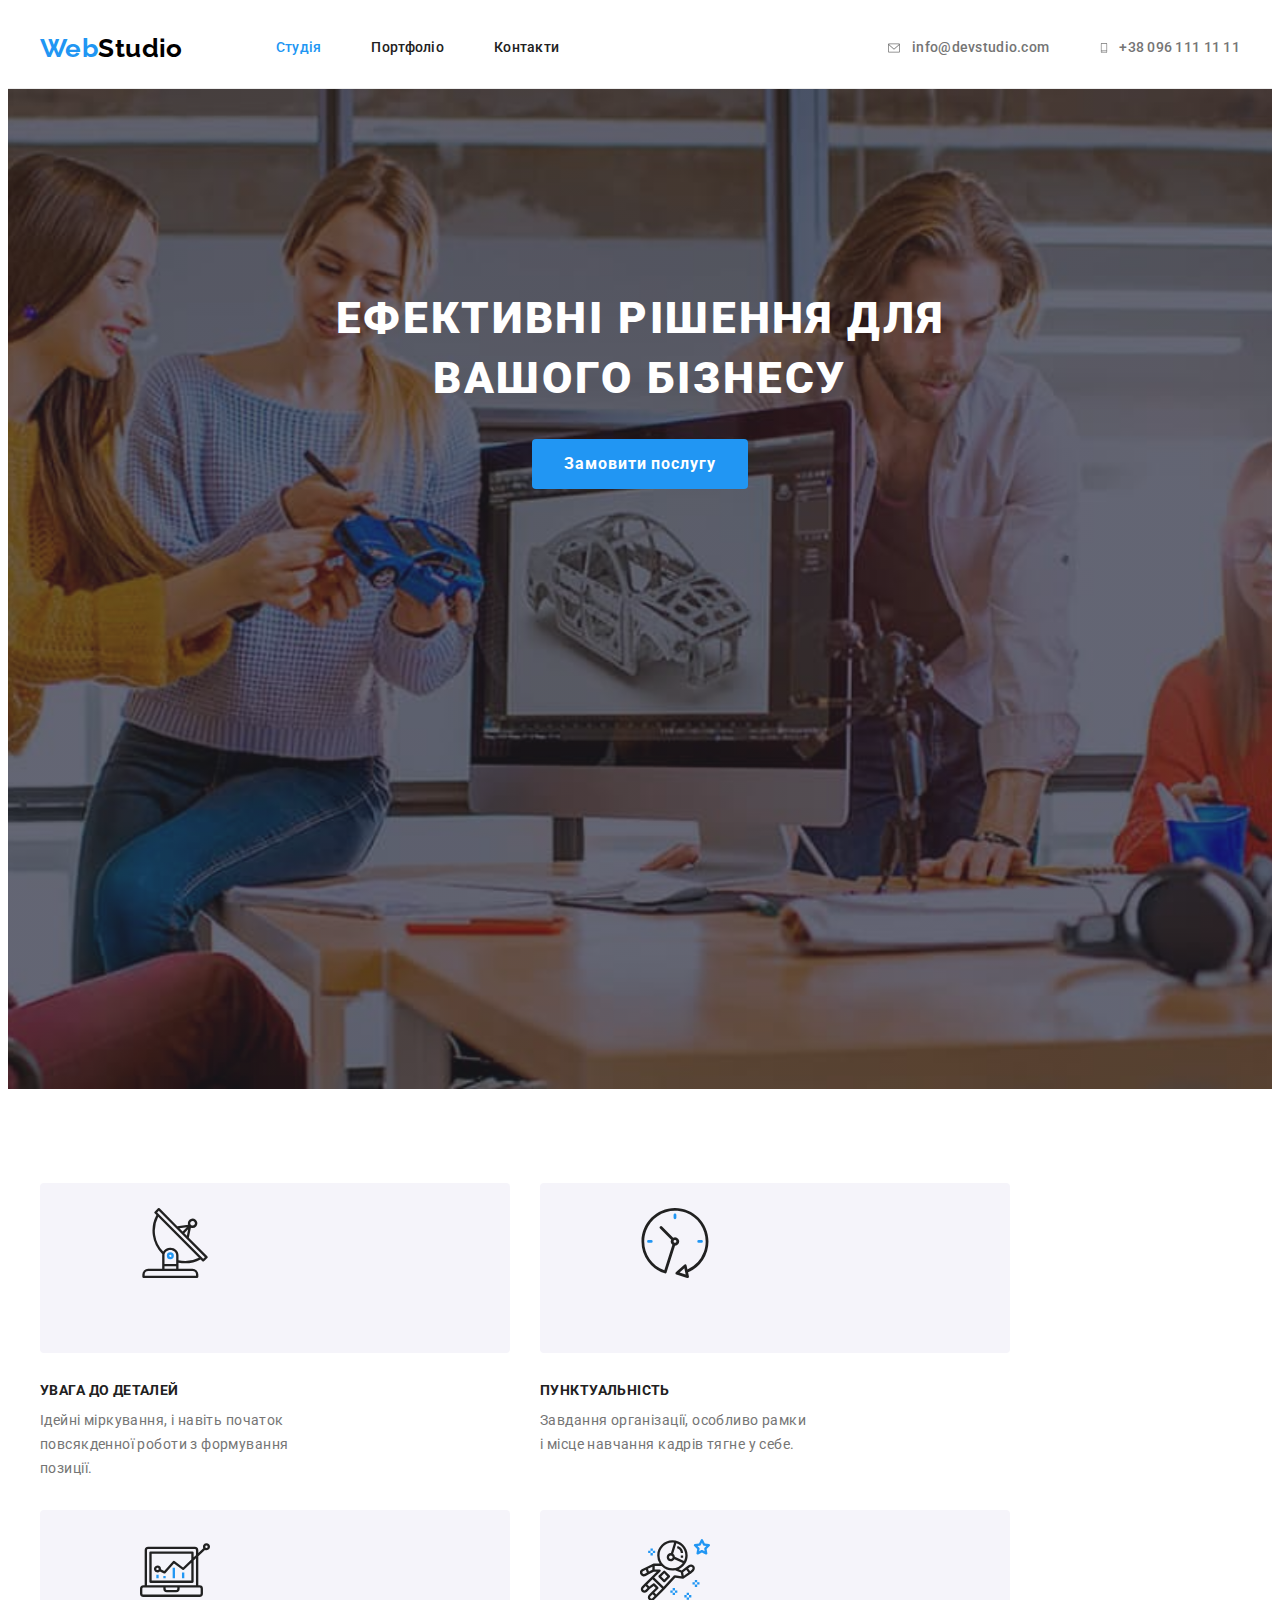
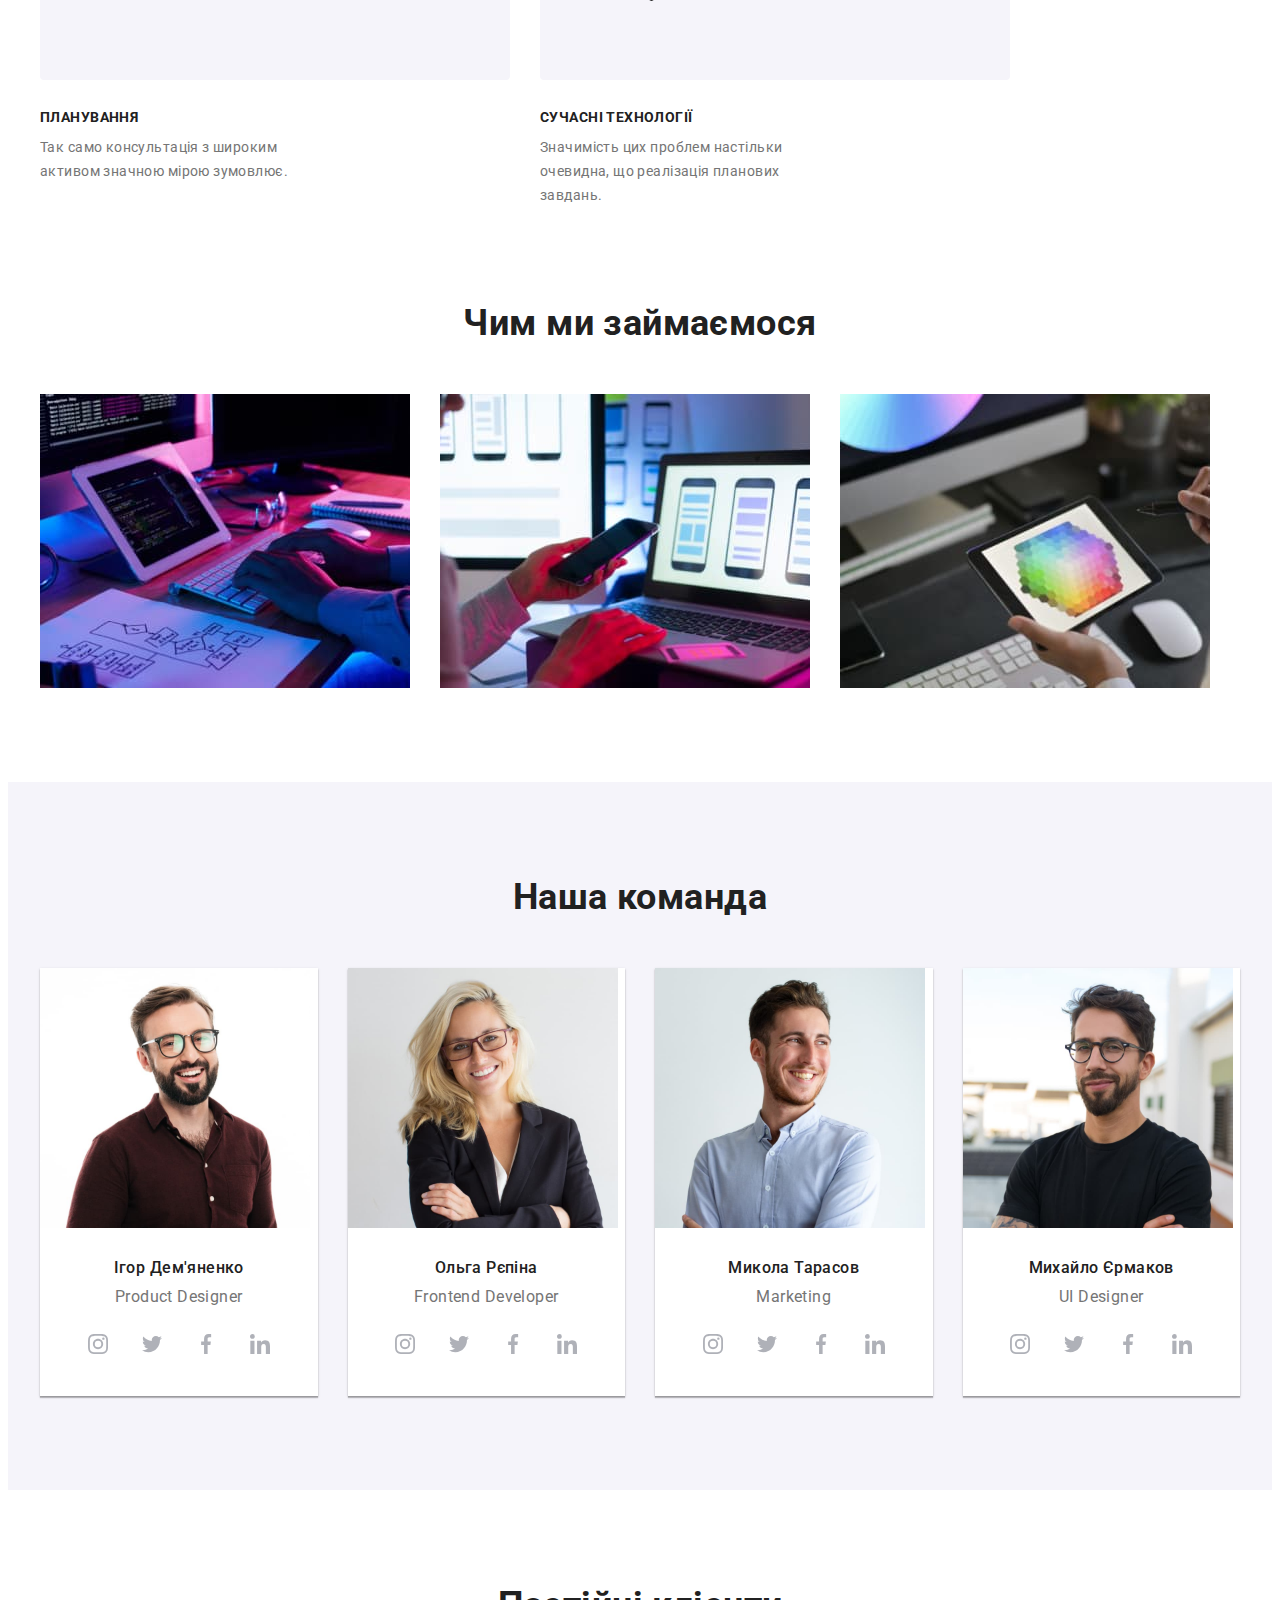
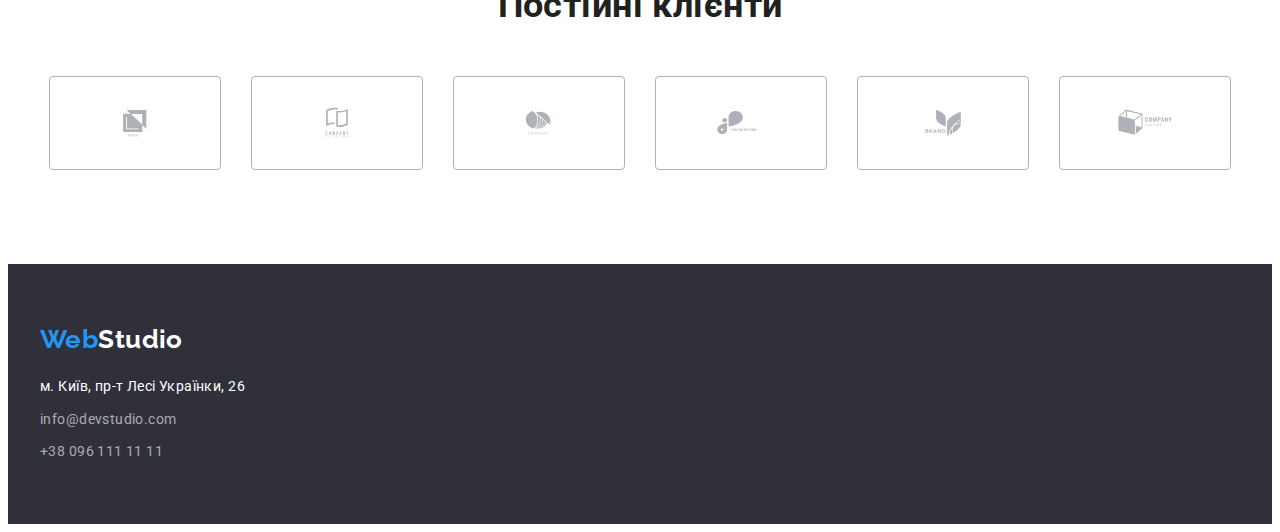
==== commit 7970a8e5: "clients" ====
--- a/index.html
+++ b/index.html
@@ -436,6 +436,62 @@
       <section class="clients section">
         <div class="container">
           <h2 class="clients-title">Постійні клієнти</h2>
+          <ul class="client-group list">
+            <li class="client-item">
+              <a href="" class="client-link">
+                <div class="client-box">
+                  <svg class="client-svg" width="106" height="60">
+                    <use href="./img/icons.svg#Logo1"></use>
+                  </svg>
+                </div>
+              </a>
+            </li>
+            <li class="client-item">
+              <a href="" class="client-link">
+                <div class="client-box">
+                  <svg class="client-svg" width="106" height="60">
+                    <use href="./img/icons.svg#Logo2"></use>
+                  </svg>
+                </div>
+              </a>
+            </li>
+            <li class="client-item">
+              <a href="" class="client-link">
+                <div class="client-box">
+                  <svg class="client-svg" width="106" height="60">
+                    <use href="./img/icons.svg#Logo3"></use>
+                  </svg>
+                </div>
+              </a>
+            </li>
+            <li class="client-item">
+              <a href="" class="client-link">
+                <div class="client-box">
+                  <svg class="client-svg" width="106" height="60">
+                    <use href="./img/icons.svg#Logo4"></use>
+                  </svg>
+                </div>
+              </a>
+            </li>
+            <li class="client-item">
+              <a href="" class="client-link">
+                <div class="client-box">
+                  <svg class="client-svg" width="106" height="60">
+                    <use href="./img/icons.svg#Logo5"></use>
+                  </svg>
+                </div>
+              </a>
+            </li>
+            <li class="client-item">
+              <a href="" class="client-link">
+                <div class="client-box">
+                  <svg class="client-svg" width="106" height="60">
+                    <use href="./img/icons.svg#Logo6"></use>
+                  </svg>
+                </div>
+              </a>
+            </li>
+          </ul>
         </div>
       </section>
     </main>
--- a/css/styles.css
+++ b/css/styles.css
@@ -176,44 +176,13 @@
   gap: 10px;
 }
 .cont-svg {
-  fill: none;
-  stroke: var(--greytext);
-}
-.header-contact:hover,
+  fill: currentColor;
+}
+.header-link:hover,
 .header-contact:focus {
   color: var(--blue);
-  stroke: var(--blue);
-}
-/* .header-contact:hover,
-.header-contact:focus {
-  color: var(--blue);
-} */
-
-/* .email::before {
-  display: block;
-
-  content: '';
-  width: 16px;
-  height: 12px;
-  background-image: url(../img/advant/antenna\ 1.png);
-  background-size: contain;
-  background-repeat: no-repeat;
-  background-position: center;
-  background-color: var(--greytext);
-}
-.tel::before {
-  display: block;
-
-  content: '';
-  width: 10px;
-  height: 16px;
-  background-image: url(../img/advant/antenna\ 1.png);
-  background-size: contain;
-  background-repeat: no-repeat;
-  background-position: center;
-  background-color: var(--greytext);
-} */
-
+  fill: var(--blue);
+}
 /* MAIN */
 .hero {
   padding-top: 200px;
@@ -291,26 +260,7 @@
 .adv-item {
   flex-basis: calc((100% - var(--indent) * (var(--itemsadv) - 1)) / var(--itemsadv));
 }
-/* 
-.icon-antenna::before {
-  background-image: url(../img/advant/clock\ 1.png);
-}
-.icon-clock::before {
-  background-image: url();
-}
-.icon-diagram::before {
-  background-image: url();
-}
-.icon-astron::before {
-  background-image: url();
-}
-.adv-img::before {
-  display: block;
-
-  content: '';
-  width: 70px;
-  height: 70px;
-} */
+
 .adv-img {
   width: 270px;
   height: 120px;
@@ -427,7 +377,42 @@
   text-align: center;
 
   color: var(--accentblack);
-}
+
+  margin-bottom: 50px;
+}
+.client-group {
+  display: flex;
+  justify-content: center;
+  gap: 30px;
+}
+.client-item {
+  display: flex;
+  align-items: center;
+  justify-content: center;
+}
+.client-link {
+}
+.client-box {
+  display: flex;
+  align-items: center;
+  justify-content: center;
+
+  border: 1px solid var(--iconcolor);
+  background-color: var(--white);
+  color: var(--iconcolor);
+
+  border-radius: var(--btnradius);
+  padding: 16px 32px;
+}
+.client-svg {
+  fill: currentColor;
+}
+.client-box:hover,
+.client-box:focus {
+  border: 1px solid var(--blue);
+  color: var(--blue);
+}
+
 /* FOOTER */
 .footer-page {
   background-color: var(--darkgrey);
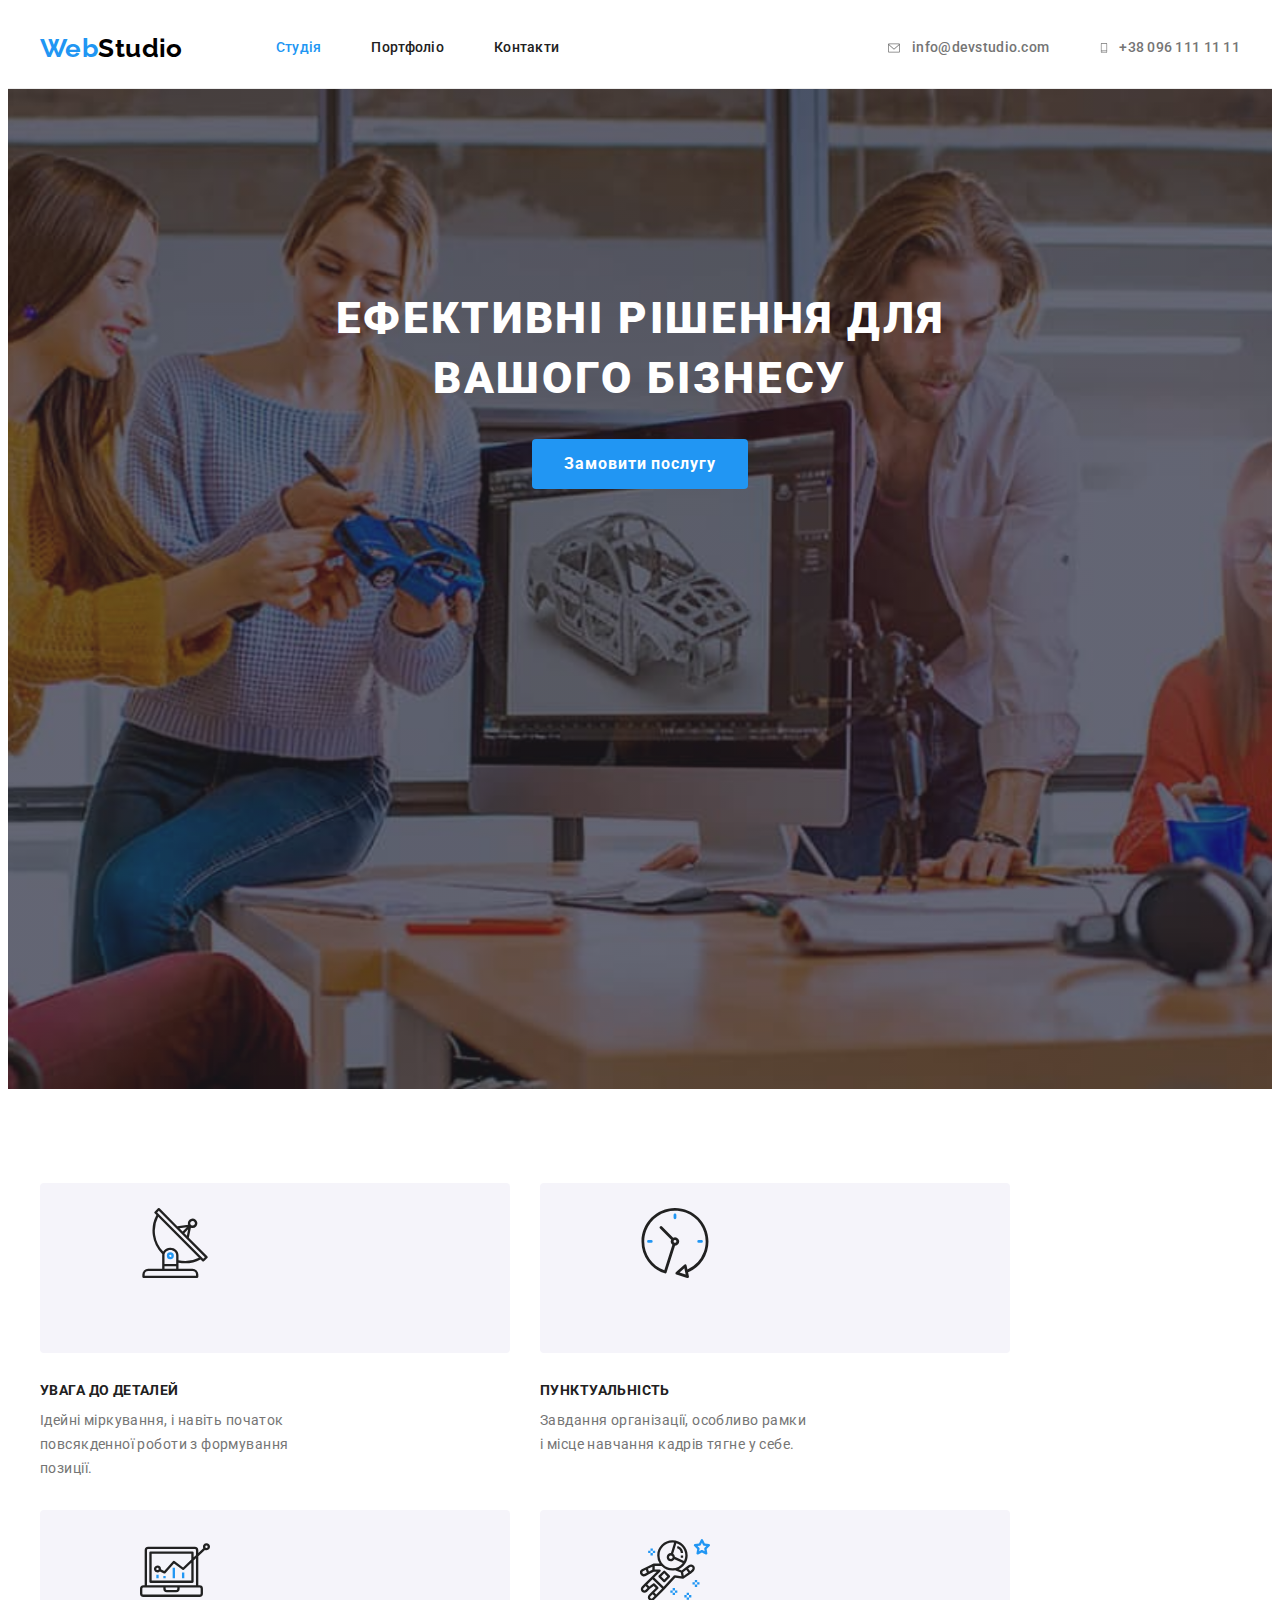
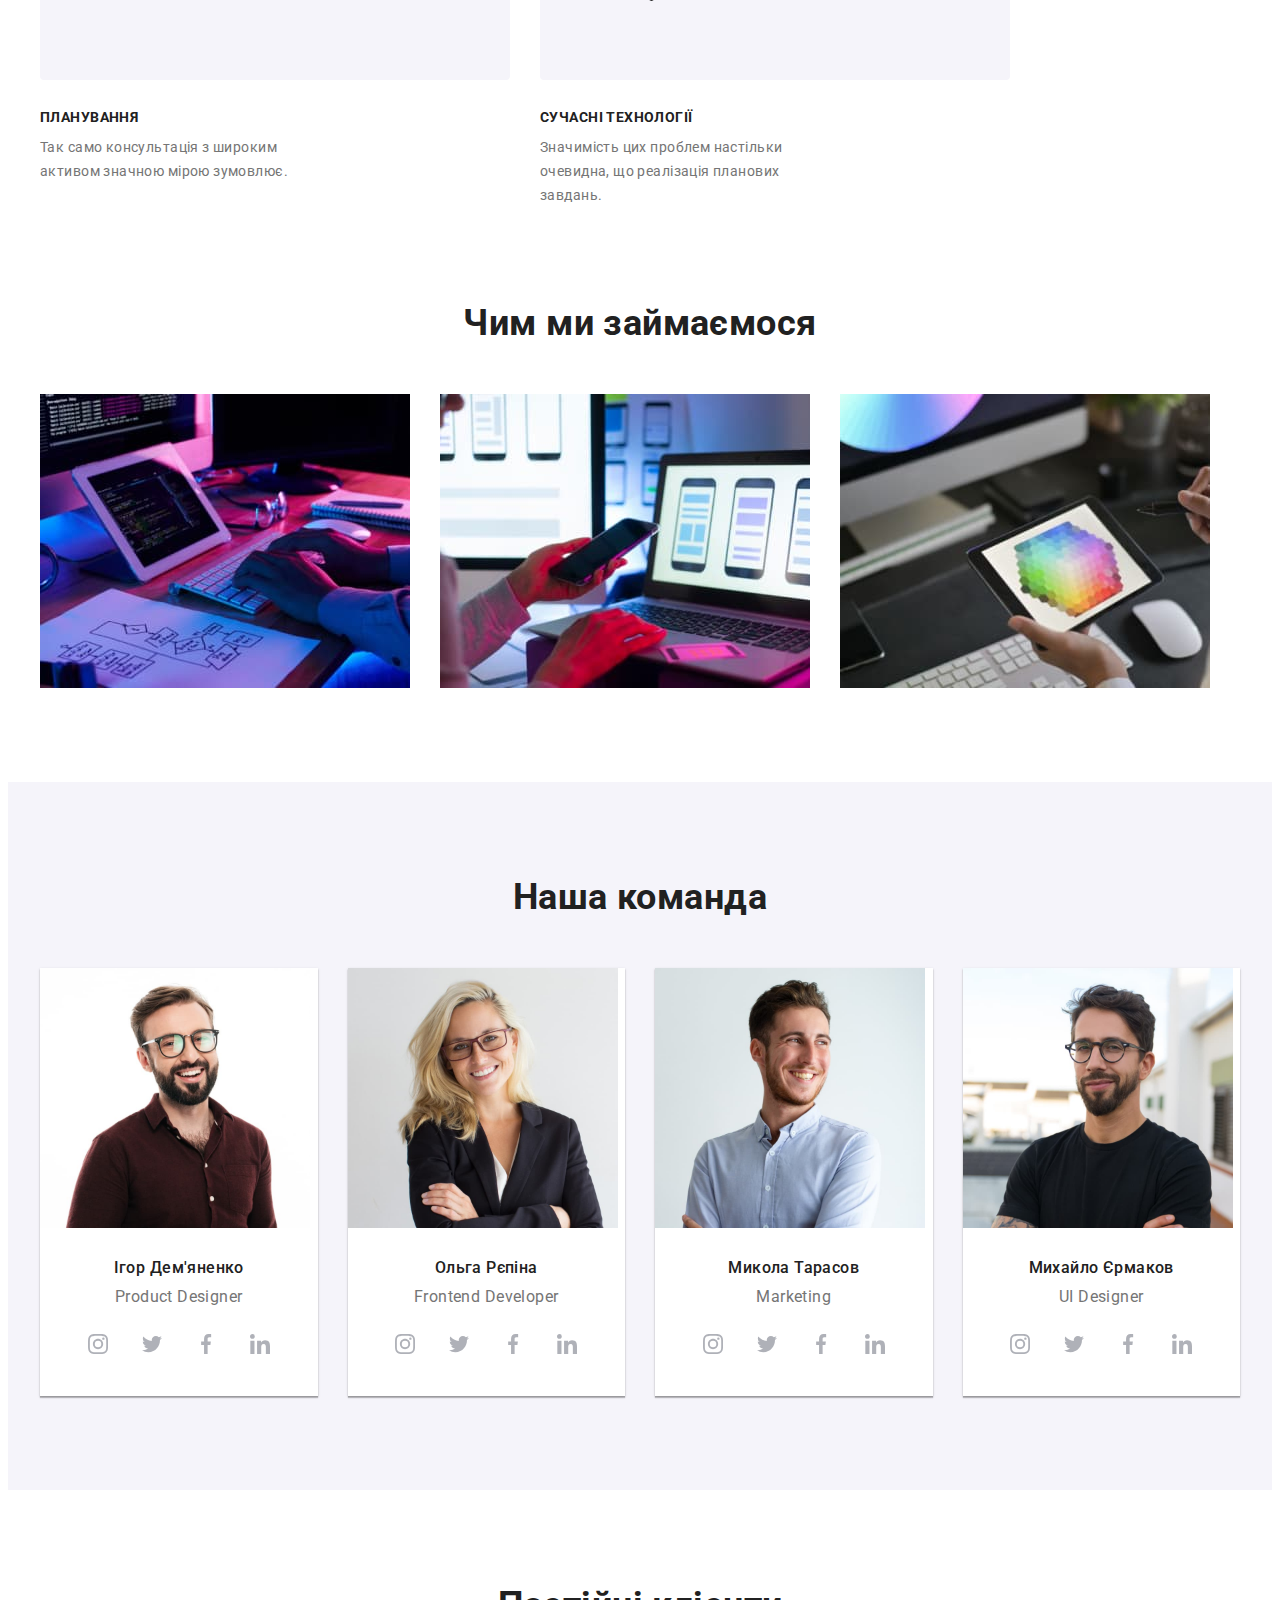
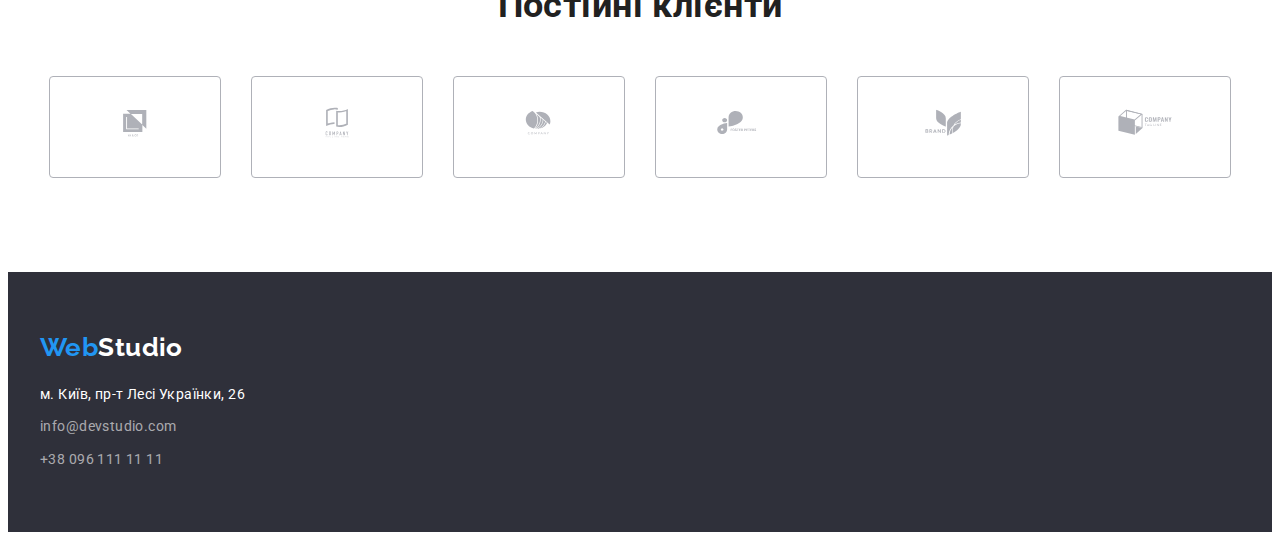
==== commit df92c87d: "client2" ====
--- a/index.html
+++ b/index.html
@@ -439,56 +439,44 @@
           <ul class="client-group list">
             <li class="client-item">
               <a href="" class="client-link">
-                <div class="client-box">
-                  <svg class="client-svg" width="106" height="60">
-                    <use href="./img/icons.svg#Logo1"></use>
-                  </svg>
-                </div>
+                <svg class="client-svg" width="106" height="60">
+                  <use href="./img/icons.svg#Logo1"></use>
+                </svg>
               </a>
             </li>
             <li class="client-item">
               <a href="" class="client-link">
-                <div class="client-box">
-                  <svg class="client-svg" width="106" height="60">
-                    <use href="./img/icons.svg#Logo2"></use>
-                  </svg>
-                </div>
+                <svg class="client-svg" width="106" height="60">
+                  <use href="./img/icons.svg#Logo2"></use>
+                </svg>
               </a>
             </li>
             <li class="client-item">
               <a href="" class="client-link">
-                <div class="client-box">
-                  <svg class="client-svg" width="106" height="60">
-                    <use href="./img/icons.svg#Logo3"></use>
-                  </svg>
-                </div>
+                <svg class="client-svg" width="106" height="60">
+                  <use href="./img/icons.svg#Logo3"></use>
+                </svg>
               </a>
             </li>
             <li class="client-item">
               <a href="" class="client-link">
-                <div class="client-box">
-                  <svg class="client-svg" width="106" height="60">
-                    <use href="./img/icons.svg#Logo4"></use>
-                  </svg>
-                </div>
+                <svg class="client-svg" width="106" height="60">
+                  <use href="./img/icons.svg#Logo4"></use>
+                </svg>
               </a>
             </li>
             <li class="client-item">
               <a href="" class="client-link">
-                <div class="client-box">
-                  <svg class="client-svg" width="106" height="60">
-                    <use href="./img/icons.svg#Logo5"></use>
-                  </svg>
-                </div>
+                <svg class="client-svg" width="106" height="60">
+                  <use href="./img/icons.svg#Logo5"></use>
+                </svg>
               </a>
             </li>
             <li class="client-item">
               <a href="" class="client-link">
-                <div class="client-box">
-                  <svg class="client-svg" width="106" height="60">
-                    <use href="./img/icons.svg#Logo6"></use>
-                  </svg>
-                </div>
+                <svg class="client-svg" width="106" height="60">
+                  <use href="./img/icons.svg#Logo6"></use>
+                </svg>
               </a>
             </li>
           </ul>
--- a/css/styles.css
+++ b/css/styles.css
@@ -391,9 +391,7 @@
   justify-content: center;
 }
 .client-link {
-}
-.client-box {
-  display: flex;
+  display: block;
   align-items: center;
   justify-content: center;
 
@@ -404,11 +402,12 @@
   border-radius: var(--btnradius);
   padding: 16px 32px;
 }
+
 .client-svg {
   fill: currentColor;
 }
-.client-box:hover,
-.client-box:focus {
+.client-link:hover,
+.client-link:focus {
   border: 1px solid var(--blue);
   color: var(--blue);
 }
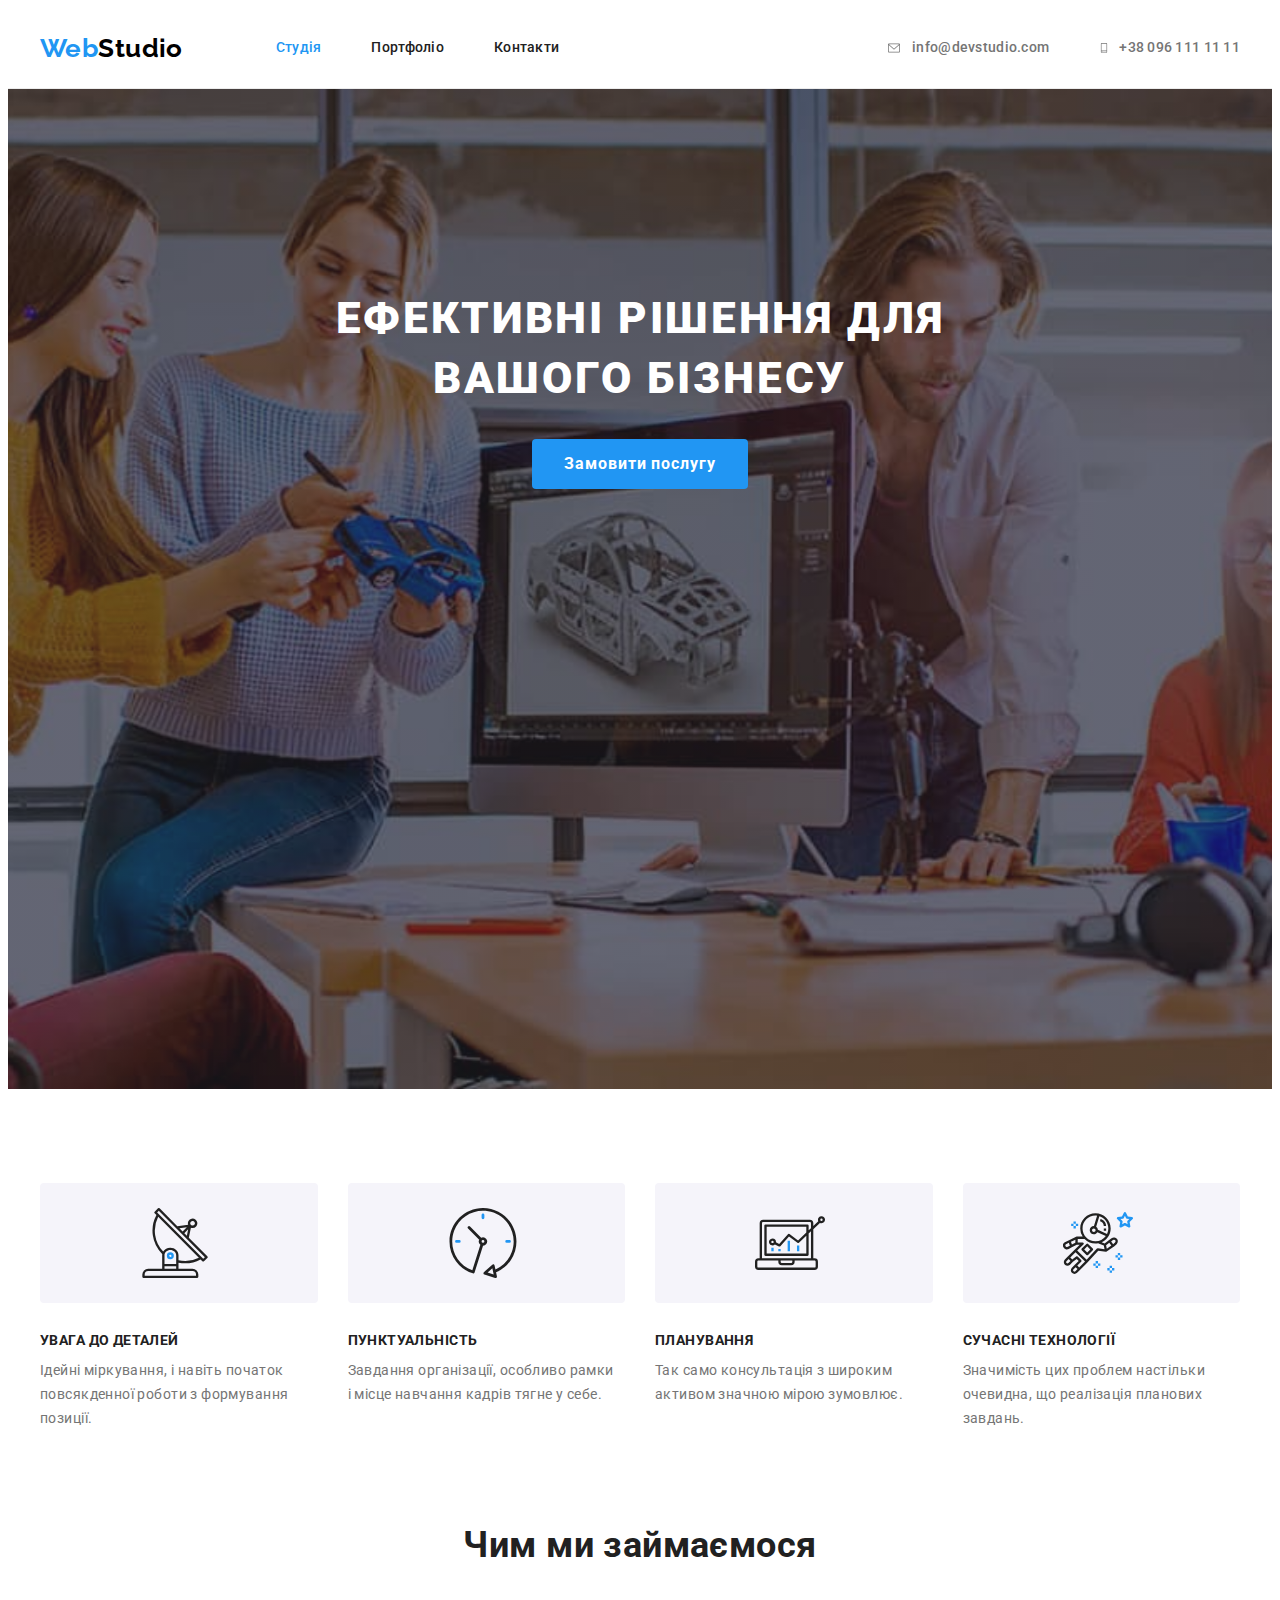
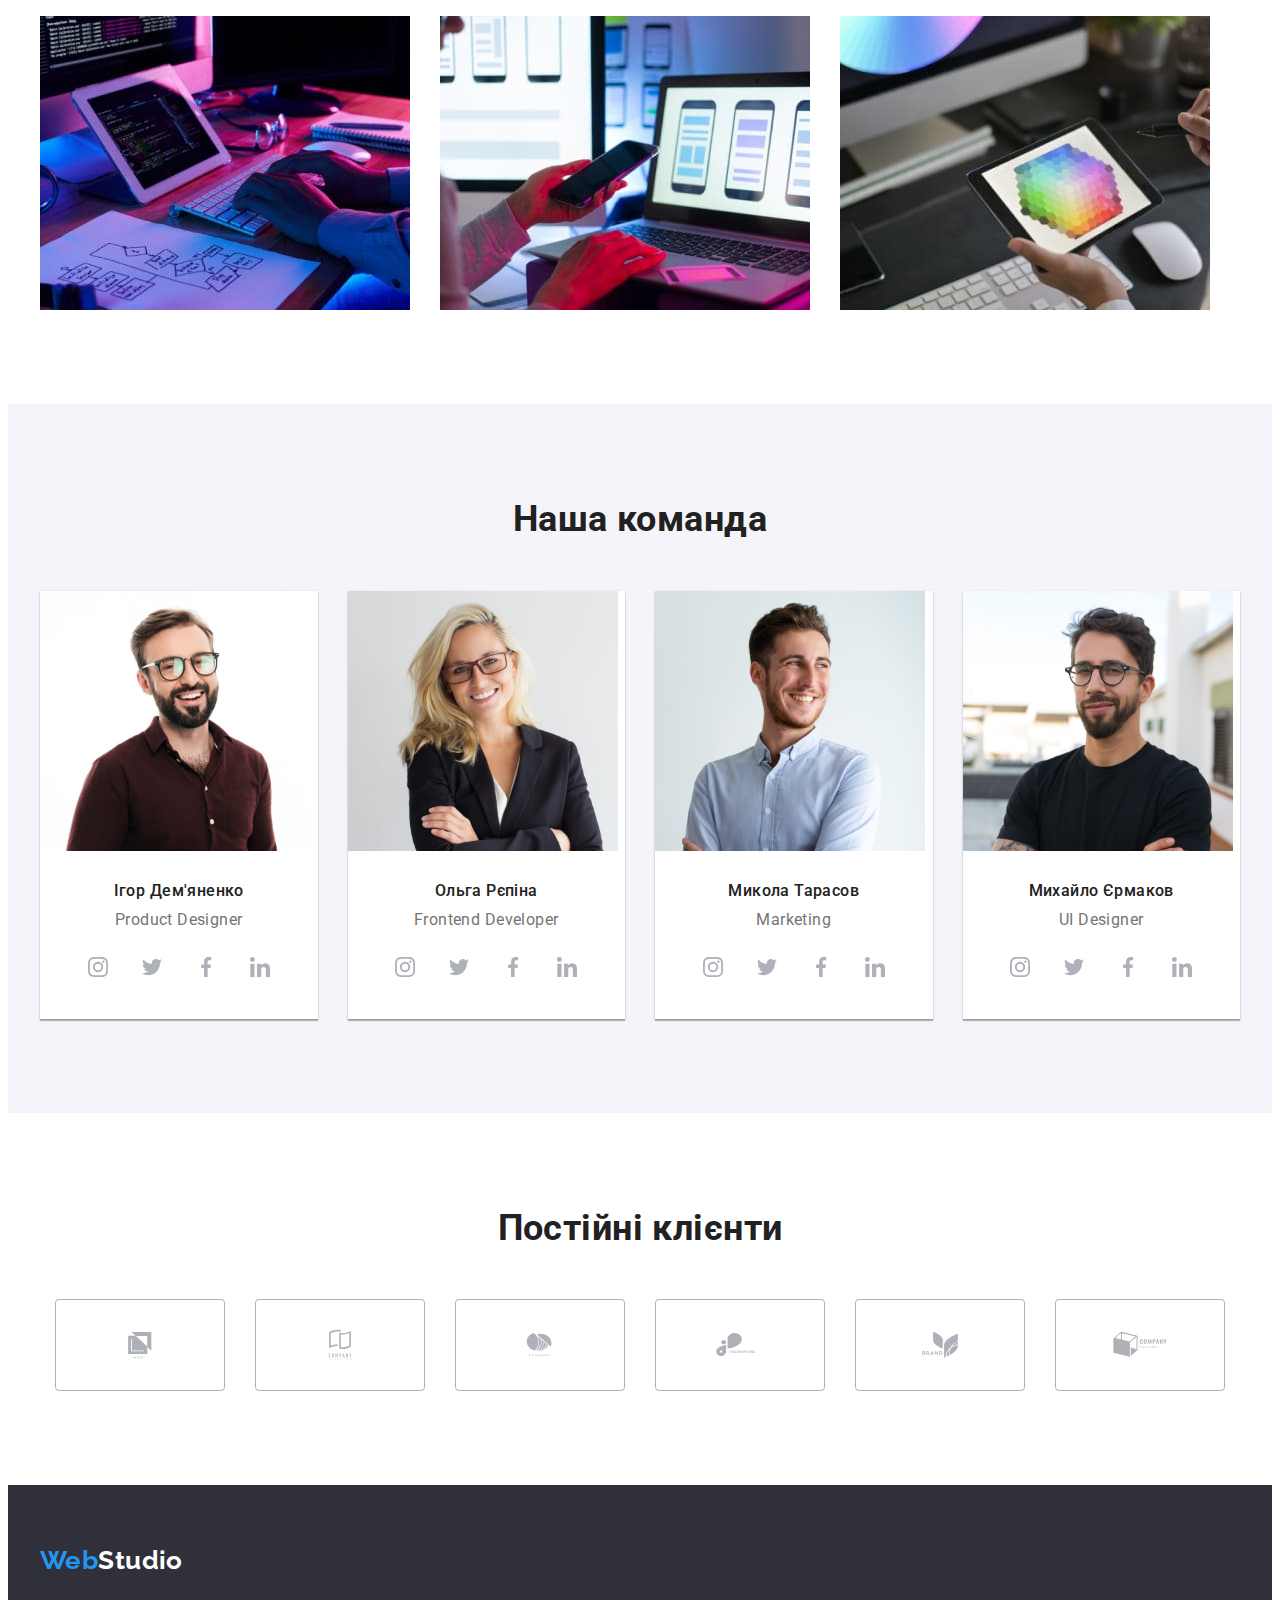
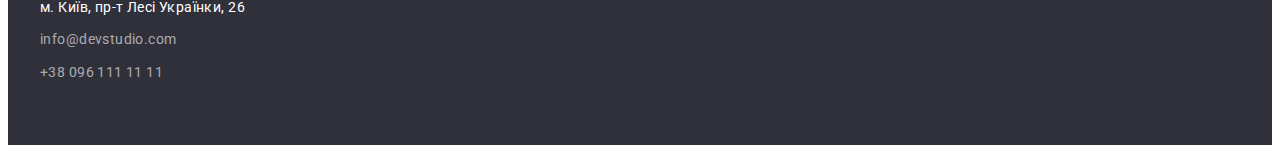
==== commit e5cc0c0c: "advant" ====
--- a/index.html
+++ b/index.html
@@ -73,7 +73,7 @@
           <ul class="adv-comp list">
             <li class="adv-item">
               <div class="adv-img">
-                <svg width="70" height="70">
+                <svg class="adv-icon" width="70" height="70">
                   <use href="./img/icons.svg#antenna"></use>
                 </svg>
               </div>
@@ -84,7 +84,7 @@
             </li>
             <li class="adv-item">
               <div class="adv-img">
-                <svg width="70" height="70">
+                <svg class="adv-icon" width="70" height="70">
                   <use href="./img/icons.svg#clock"></use>
                 </svg>
               </div>
@@ -95,7 +95,7 @@
             </li>
             <li class="adv-item">
               <div class="adv-img">
-                <svg width="70" height="70">
+                <svg class="adv-icon" width="70" height="70">
                   <use href="./img/icons.svg#diagram"></use>
                 </svg>
               </div>
@@ -106,7 +106,7 @@
             </li>
             <li class="adv-item">
               <div class="adv-img">
-                <svg width="70" height="70">
+                <svg class="adv-icon" width="70" height="70">
                   <use href="./img/icons.svg#astronaut"></use>
                 </svg>
               </div>
--- a/css/styles.css
+++ b/css/styles.css
@@ -262,8 +262,7 @@
 }
 
 .adv-img {
-  width: 270px;
-  height: 120px;
+  display: block;
   background-color: var(--teamback);
   border-radius: var(--btnradius);
 
@@ -284,6 +283,9 @@
 }
 .adv-text {
   width: 270px;
+}
+.adv-icon {
+  display: block;
 }
 
 /* WORK */
@@ -400,10 +402,11 @@
   color: var(--iconcolor);
 
   border-radius: var(--btnradius);
-  padding: 16px 32px;
+  padding: 15px 31px;
 }
 
 .client-svg {
+  display: block;
   fill: currentColor;
 }
 .client-link:hover,
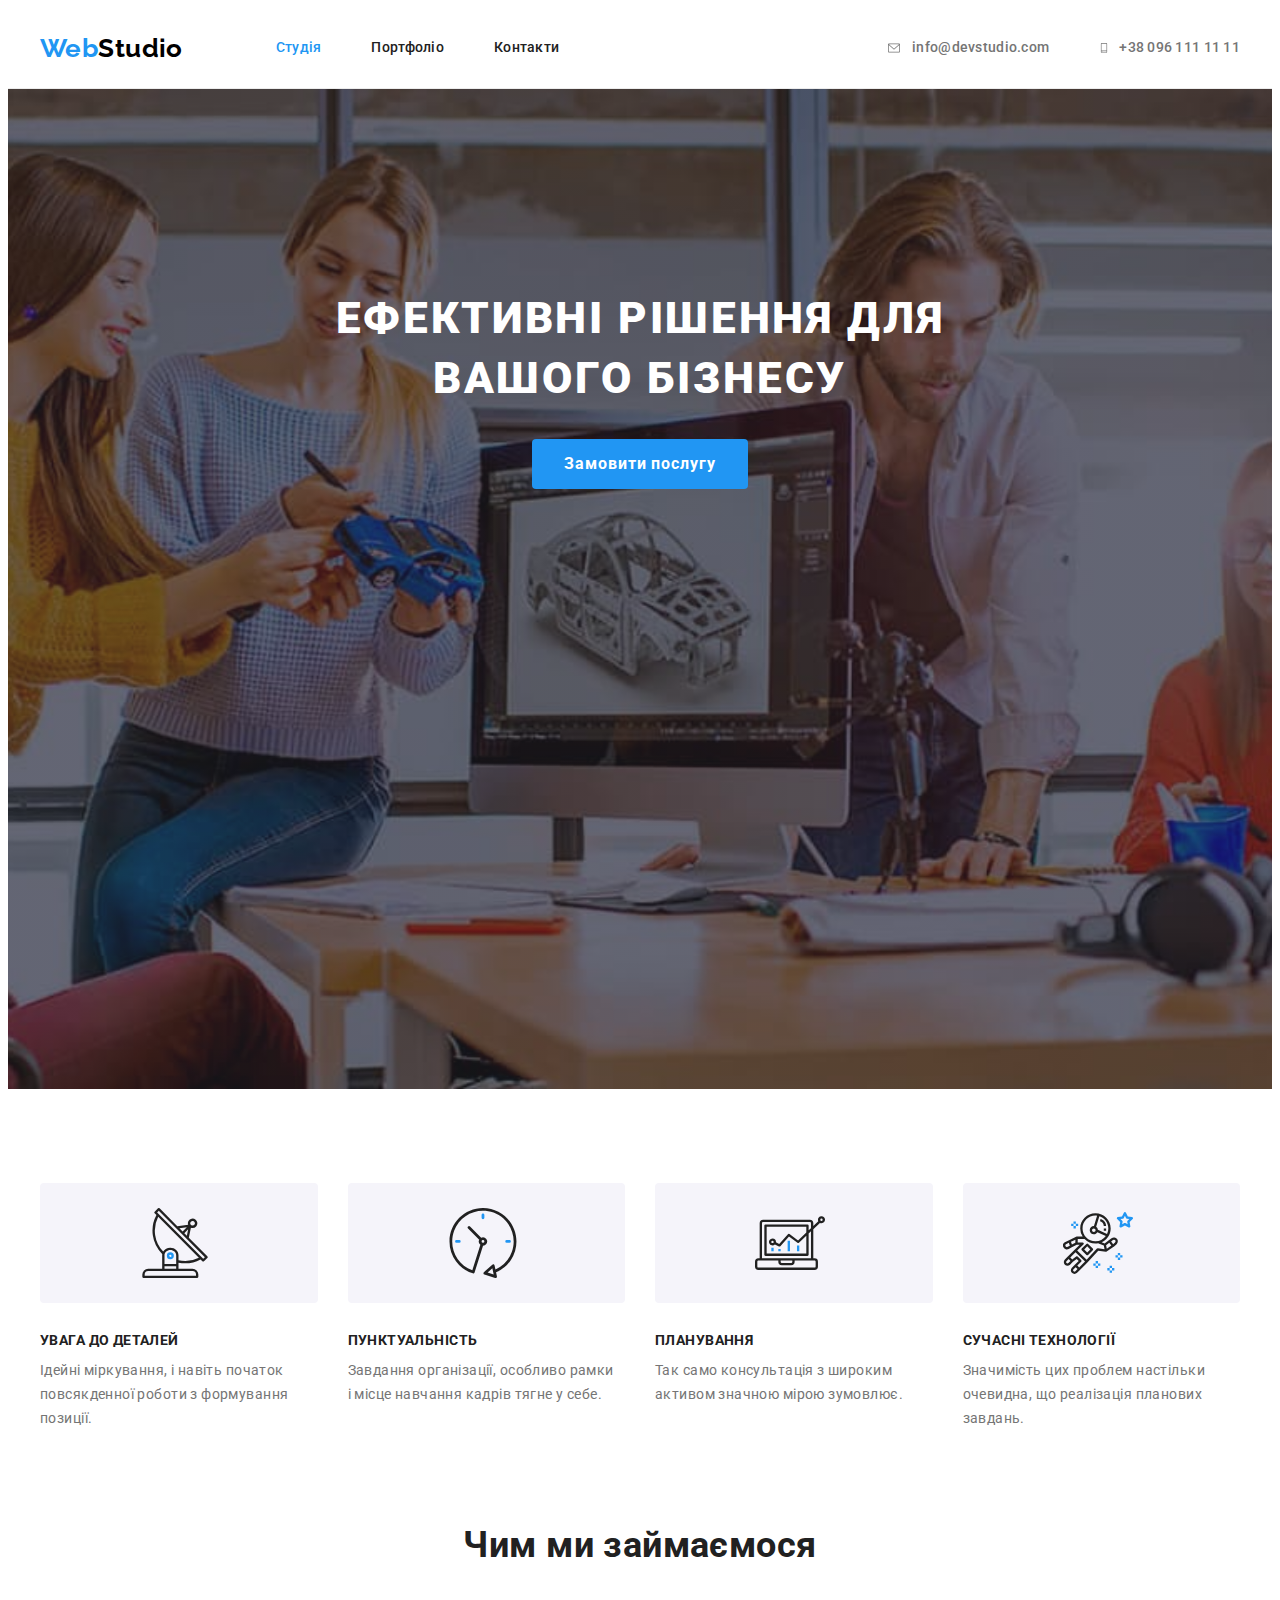
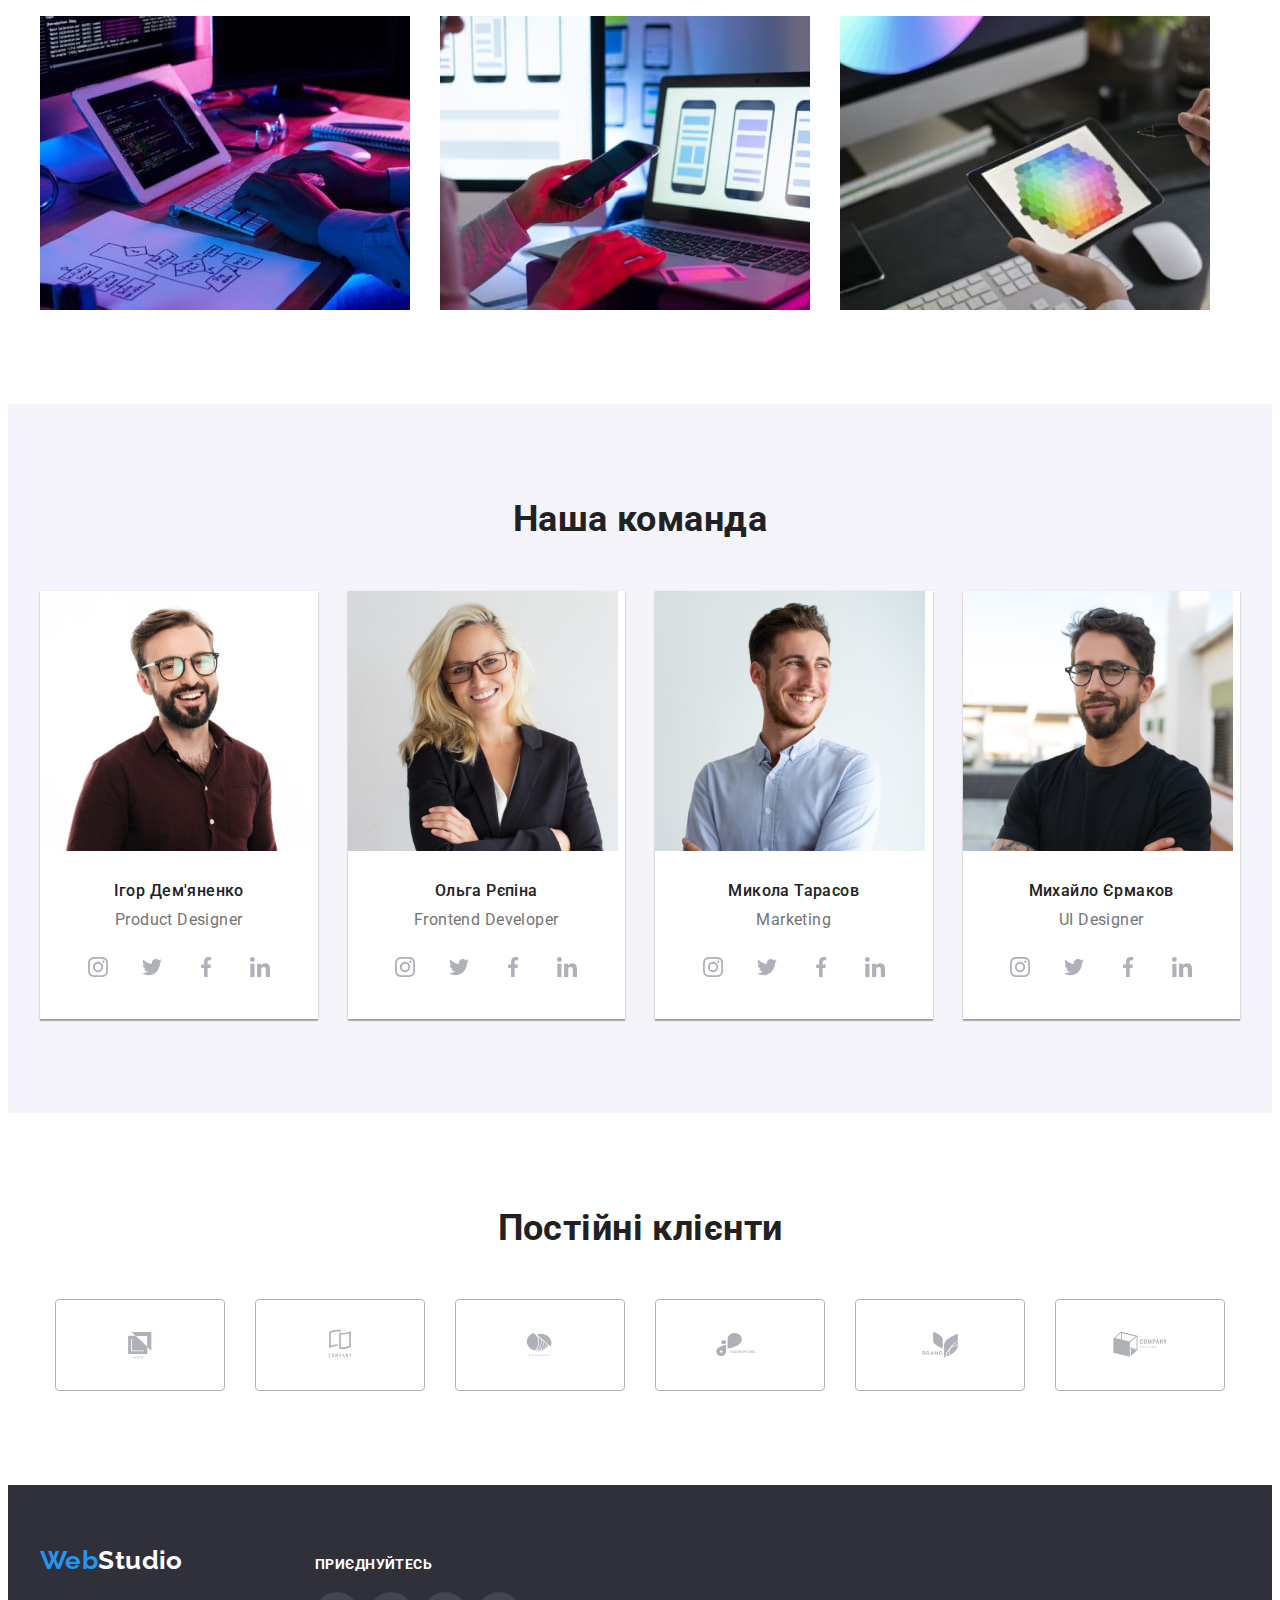
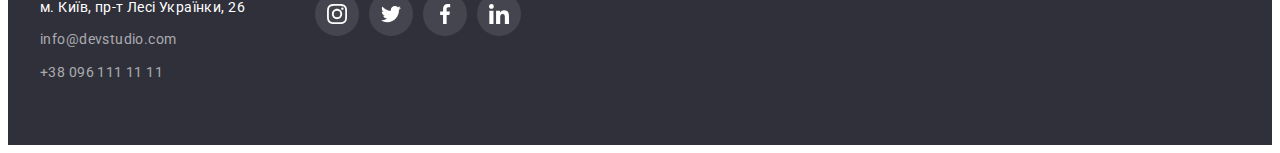
==== commit 3892de54: "final" ====
--- a/index.html
+++ b/index.html
@@ -484,33 +484,93 @@
       </section>
     </main>
     <footer class="footer-page">
-      <div class="container">
-        <a class="logo f link" href="./index.html" lang="en"
-          >Web<span class="logo-white">Studio</span>
-        </a>
-
-        <address>
-          <ul class="adress-comp list">
-            <li class="adress-item">
+      <div class="container footer-cont">
+        <div class="footer-left">
+          <a class="logo f link" href="./index.html" lang="en"
+            >Web<span class="logo-white">Studio</span>
+          </a>
+
+          <address>
+            <ul class="adress-comp list">
+              <li class="adress-item">
+                <a
+                  class="adress-city link"
+                  href="https://goo.gl/maps/JjhD47oRXVSocKC27"
+                  target="_blank"
+                  rel="noreferrer noopener"
+                >
+                  м. Київ, пр-т Лесі Українки, 26
+                </a>
+              </li>
+              <li class="adress-item">
+                <a class="adress-contact link" href="mailto:info@devstudio.com" lang="en">
+                  info@devstudio.com
+                </a>
+              </li>
+              <li class="adress-item">
+                <a class="adress-contact link" href="tel:+380961111111">+38 096 111 11 11</a>
+              </li>
+            </ul>
+          </address>
+        </div>
+
+        <div class="footer-right">
+          <p class="join">приєднуйтесь</p>
+          <ul class="footer-social list">
+            <li class="footer-item">
               <a
-                class="adress-city link"
-                href="https://goo.gl/maps/JjhD47oRXVSocKC27"
+                class="footer-link link"
+                href="https://www.instagram.com/"
                 target="_blank"
-                rel="noreferrer noopener"
+                rel="noopener noreferrer"
+                aria-label="Інстаграм"
               >
-                м. Київ, пр-т Лесі Українки, 26
-              </a>
-            </li>
-            <li class="adress-item">
-              <a class="adress-contact link" href="mailto:info@devstudio.com" lang="en">
-                info@devstudio.com
-              </a>
-            </li>
-            <li class="adress-item">
-              <a class="adress-contact link" href="tel:+380961111111">+38 096 111 11 11</a>
+                <svg class="footer-icon" width="20" height="20">
+                  <use href="./img/icons.svg#instagram"></use>
+                </svg>
+              </a>
+            </li>
+            <li class="footer-item">
+              <a
+                class="footer-link link"
+                href="https://twitter.com/"
+                target="_blank"
+                rel="noopener noreferrer"
+                aria-label="Твіттер"
+              >
+                <svg class="footer-icon" width="20" height="20">
+                  <use href="./img/icons.svg#twitter"></use>
+                </svg>
+              </a>
+            </li>
+            <li class="footer-item">
+              <a
+                class="footer-link link"
+                href="https://www.facebook.com/"
+                target="_blank"
+                rel="noopener noreferrer"
+                aria-label="Фейсбук"
+              >
+                <svg class="footer-icon" width="20" height="20">
+                  <use href="./img/icons.svg#facebook"></use>
+                </svg>
+              </a>
+            </li>
+            <li class="footer-item">
+              <a
+                class="footer-link link"
+                href="https://ua.linkedin.com/"
+                target="_blank"
+                rel="noopener noreferrer"
+                aria-label="Лінкедин"
+              >
+                <svg class="footer-icon" width="20" height="20">
+                  <use href="./img/icons.svg#linkedin"></use>
+                </svg>
+              </a>
             </li>
           </ul>
-        </address>
+        </div>
       </div>
     </footer>
   </body>
--- a/css/styles.css
+++ b/css/styles.css
@@ -25,6 +25,7 @@
   --overlaybg: #c4c4c4;
   /* Icons */
   --iconcolor: #afb1b8;
+  --iconfootr: rgba(255, 255, 255, 0.1);
   /* Gradient */
   --gradhero: rgba(47, 48, 58, 0.4);
 
@@ -176,6 +177,7 @@
   gap: 10px;
 }
 .cont-svg {
+  display: block;
   fill: currentColor;
 }
 .header-link:hover,
@@ -453,6 +455,47 @@
 .adress-contact:focus {
   color: var(--blueactive);
 }
+/* Footer social */
+.footer-cont {
+  display: flex;
+  align-items: baseline;
+  gap: 70px;
+}
+
+.join {
+  font-weight: 700;
+  line-height: calc(16 / 14);
+  text-transform: uppercase;
+  color: var(--white);
+
+  margin-bottom: 20px;
+}
+
+.footer-social {
+  display: flex;
+  gap: 10px;
+}
+.footer-item {
+  display: flex;
+  align-items: center;
+  justify-content: center;
+
+  width: 44px;
+  height: 44px;
+
+  color: var(--white);
+  background-color: var(--iconfootr);
+  border-radius: 50%;
+}
+.footer-item:hover,
+.footer-item:focus {
+  background-color: var(--blue);
+}
+
+.footer-icon {
+  display: block;
+  fill: currentColor;
+}
 
 /* //////////////////////////// */
 /* PORTFOLIO */
@@ -498,6 +541,11 @@
 .portf-progect {
   flex-basis: calc((100% - var(--indent) * (var(--items) - 1)) / var(--items));
 }
+.portf-progect:hover,
+.portf-progect:focus {
+  box-shadow: 0px 1px 1px rgba(0, 0, 0, 0.12), 0px 4px 4px rgba(0, 0, 0, 0.06),
+    1px 4px 6px rgba(0, 0, 0, 0.16);
+}
 
 .portf-group {
   padding: 20px 24px;
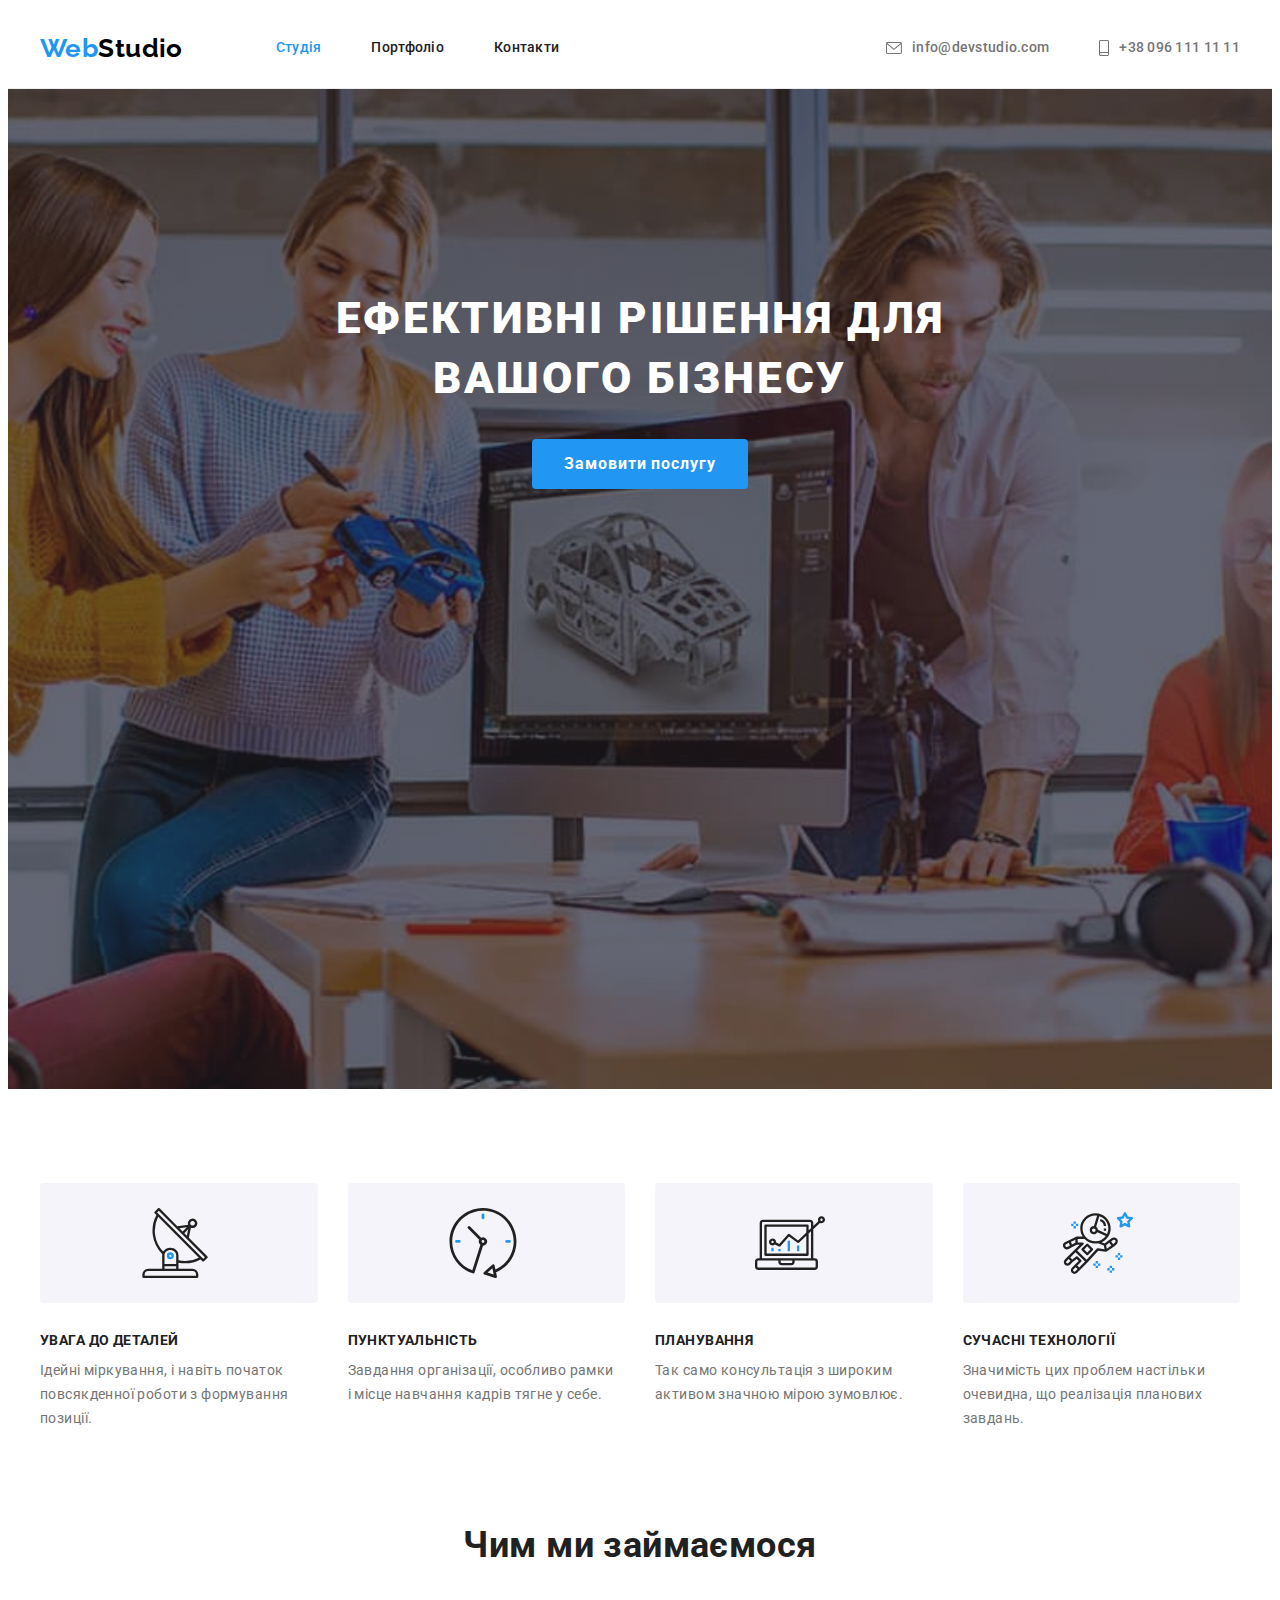
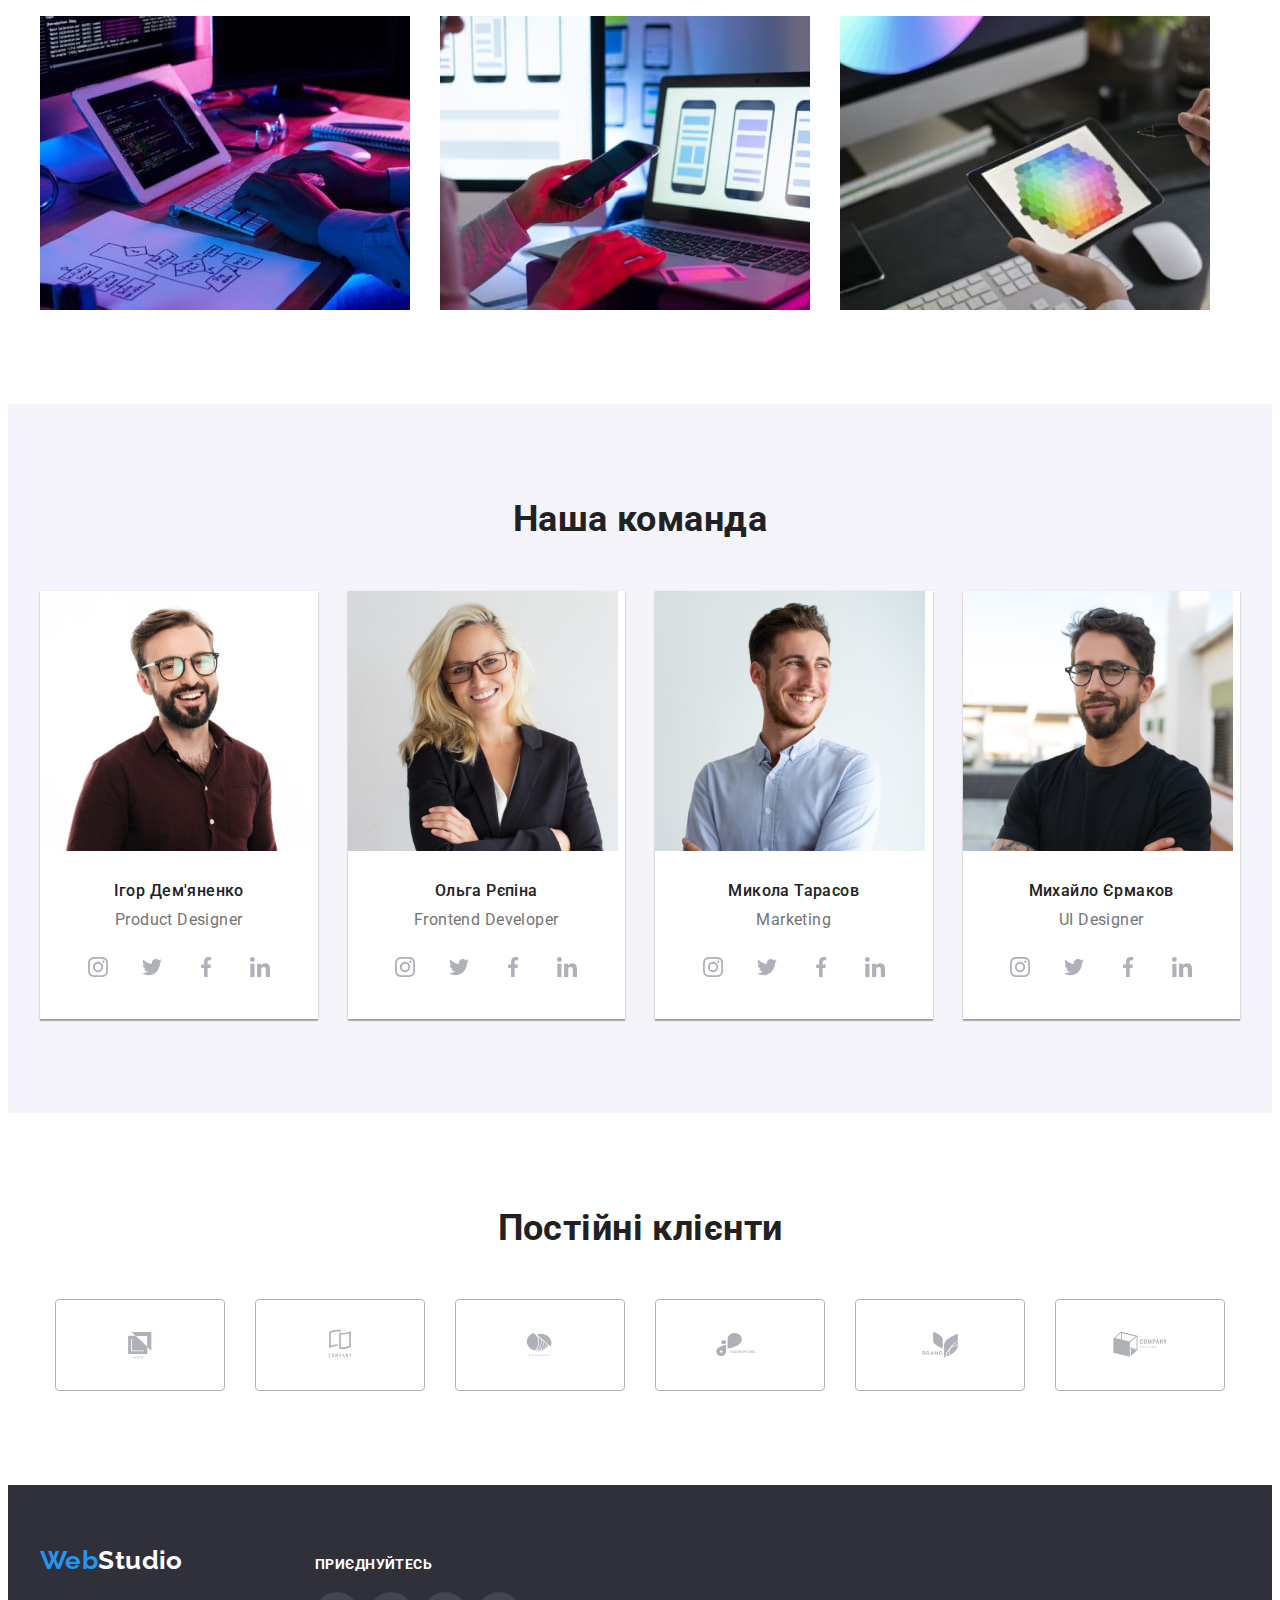
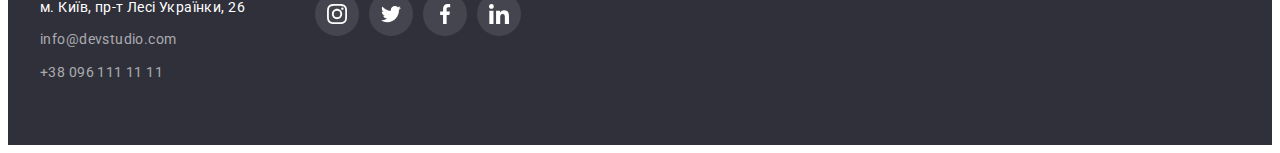
==== commit c4b45997: "final" ====
--- a/index.html
+++ b/index.html
@@ -52,7 +52,7 @@
           <li class="contact-item">
             <a class="header-link link" href="tel:+380961111111">
               <svg class="cont-svg" width="10" height="16">
-                <use href="./img/icons.svg#phone"></use>
+                <use href="./img/icons.svg#smartphone"></use>
               </svg>
               +38 096 111 11 11
             </a>
--- a/css/styles.css
+++ b/css/styles.css
@@ -169,6 +169,7 @@
 
   display: flex;
   gap: 50px;
+  align-items: center;
   /* background-color: greenyellow; */
 }
 .header-link {
@@ -541,12 +542,14 @@
 .portf-progect {
   flex-basis: calc((100% - var(--indent) * (var(--items) - 1)) / var(--items));
 }
-.portf-progect:hover,
-.portf-progect:focus {
+.portf-progect:hover {
   box-shadow: 0px 1px 1px rgba(0, 0, 0, 0.12), 0px 4px 4px rgba(0, 0, 0, 0.06),
     1px 4px 6px rgba(0, 0, 0, 0.16);
 }
-
+.portf-link:focus {
+  box-shadow: 0px 1px 1px rgba(0, 0, 0, 0.12), 0px 4px 4px rgba(0, 0, 0, 0.06),
+    1px 4px 6px rgba(0, 0, 0, 0.16);
+}
 .portf-group {
   padding: 20px 24px;
 
